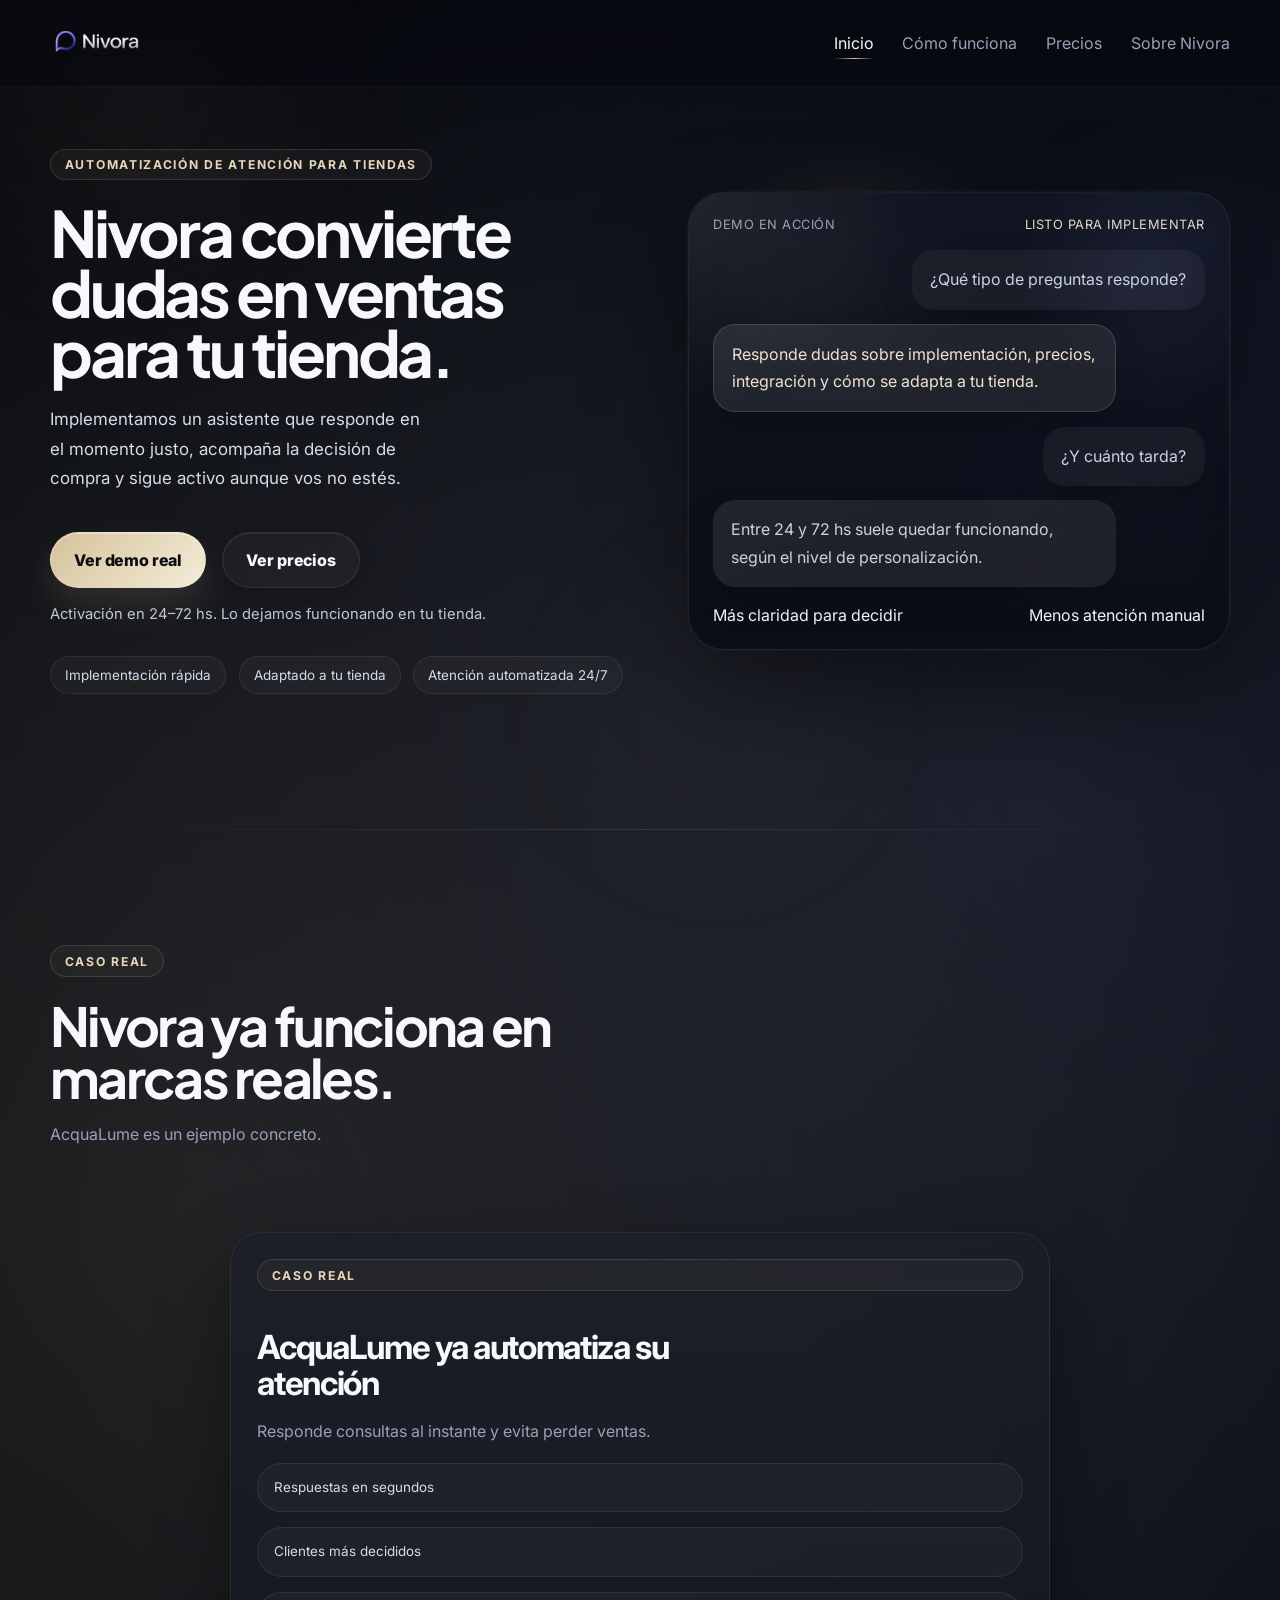
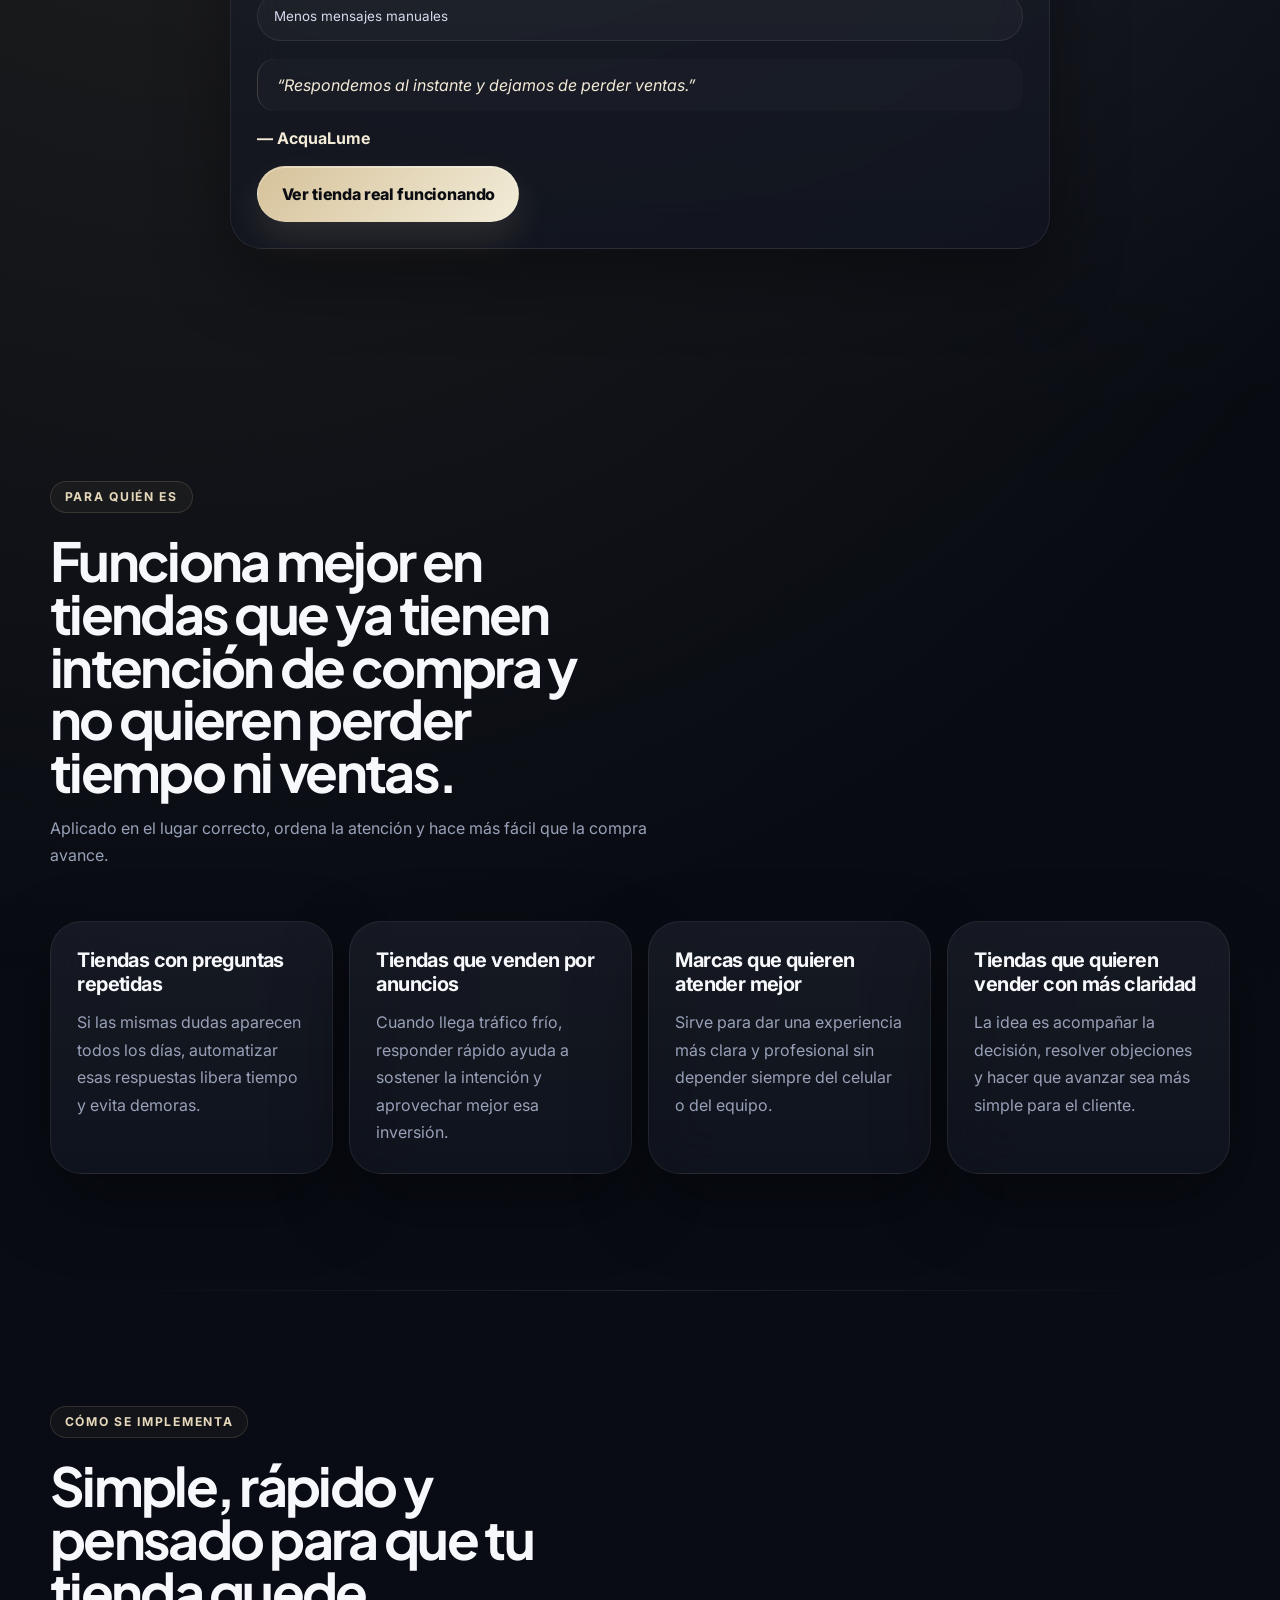
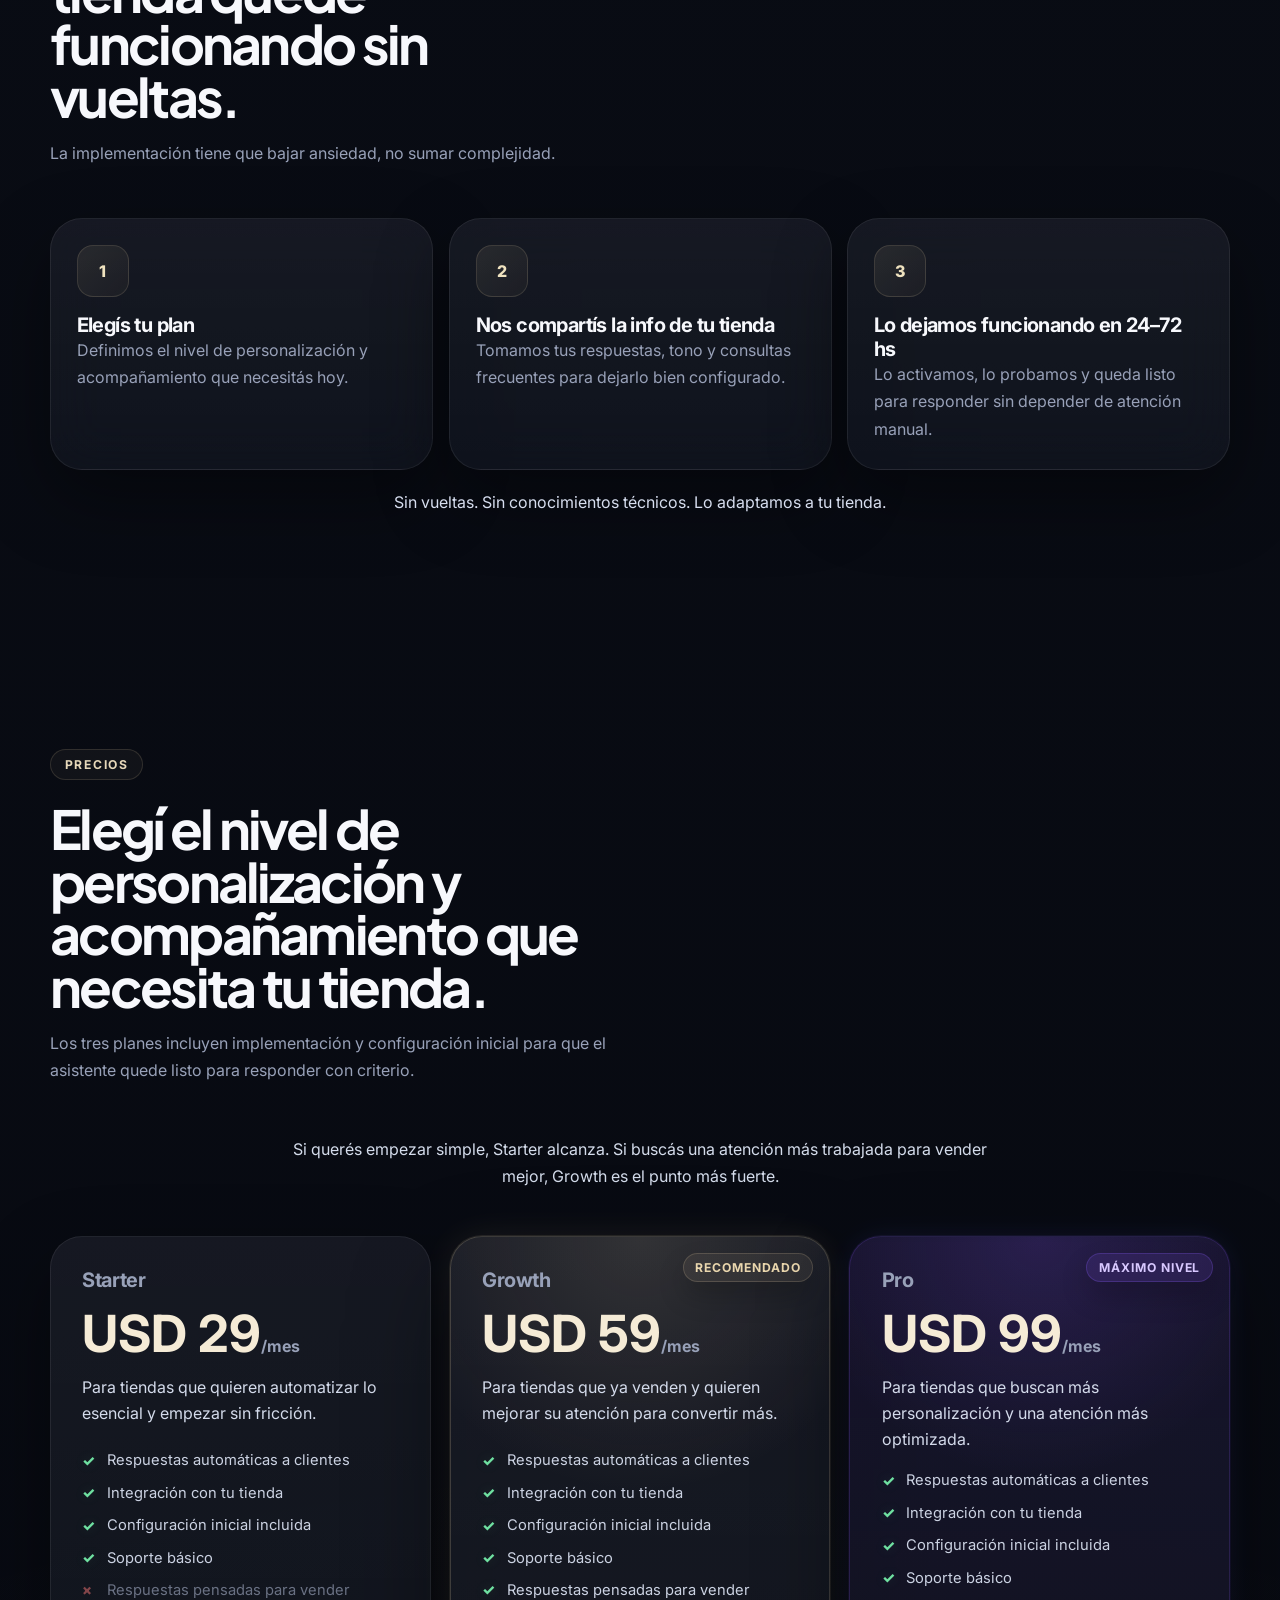
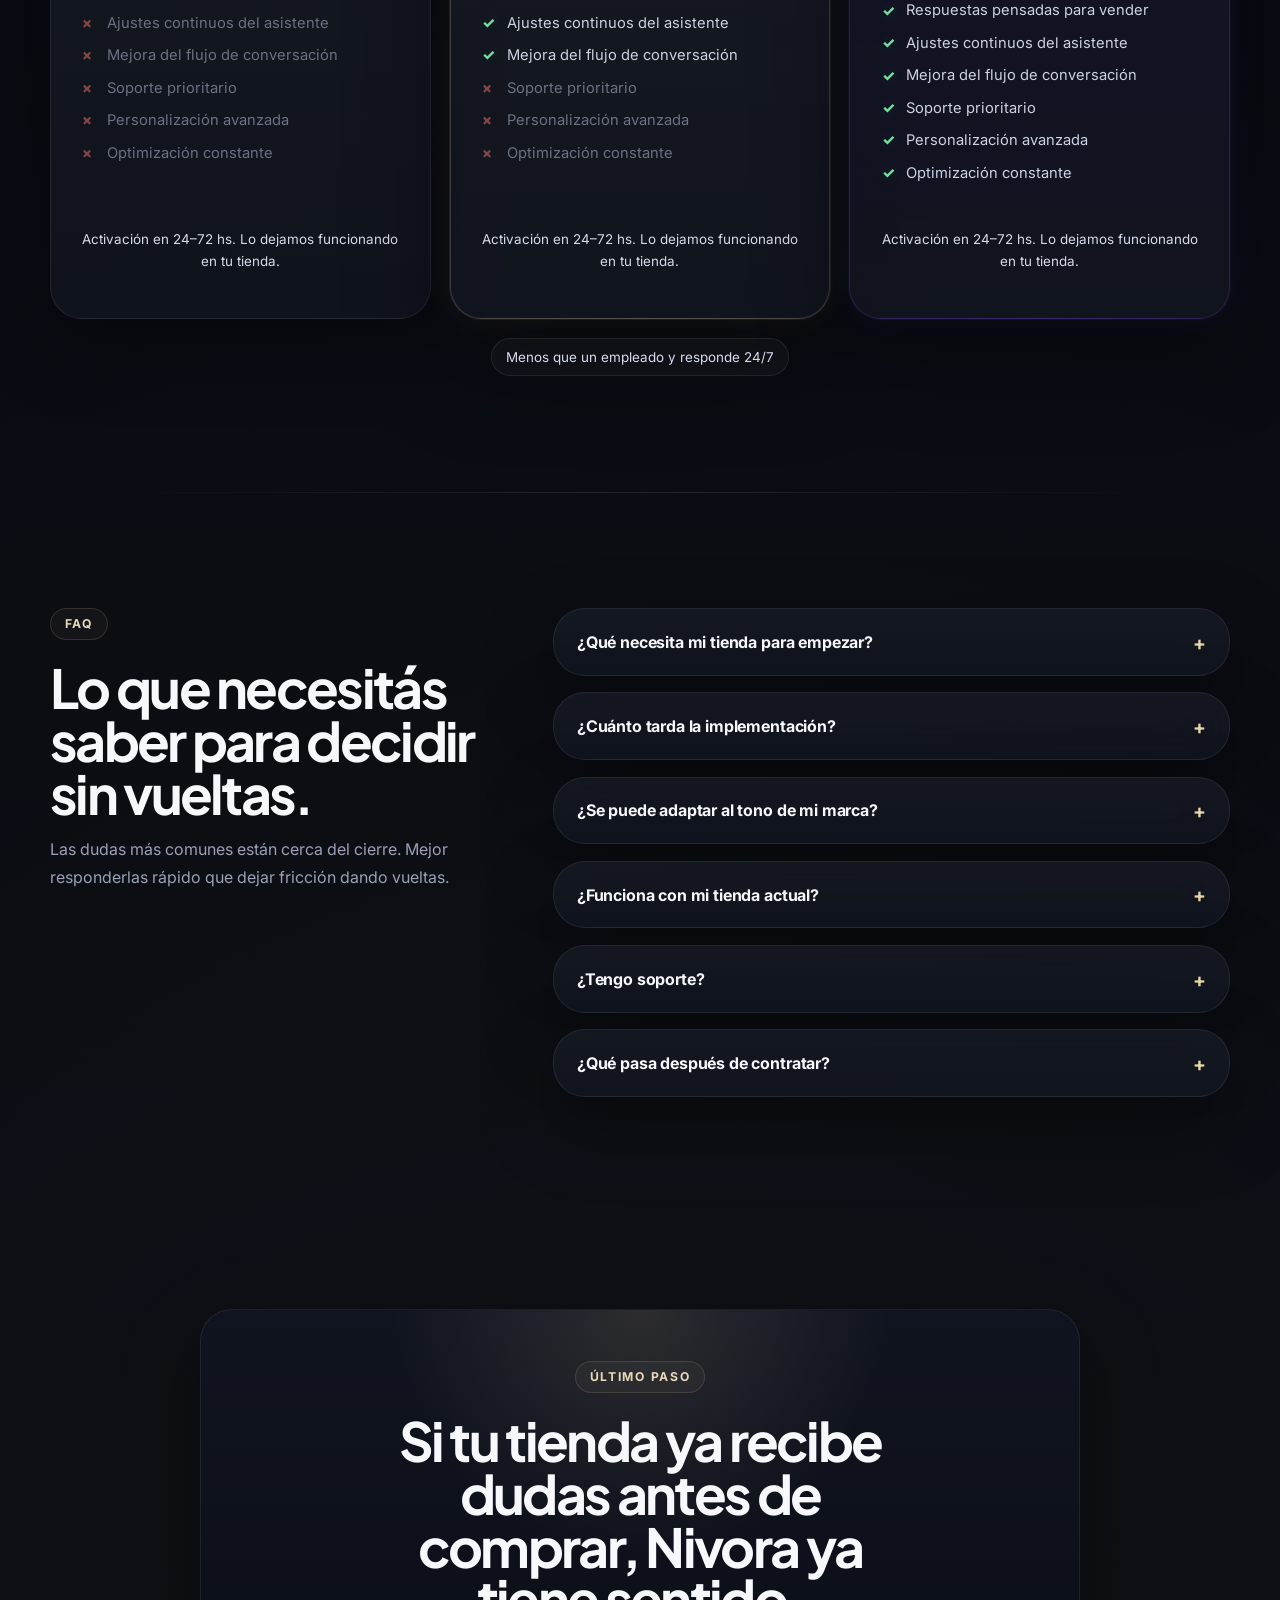
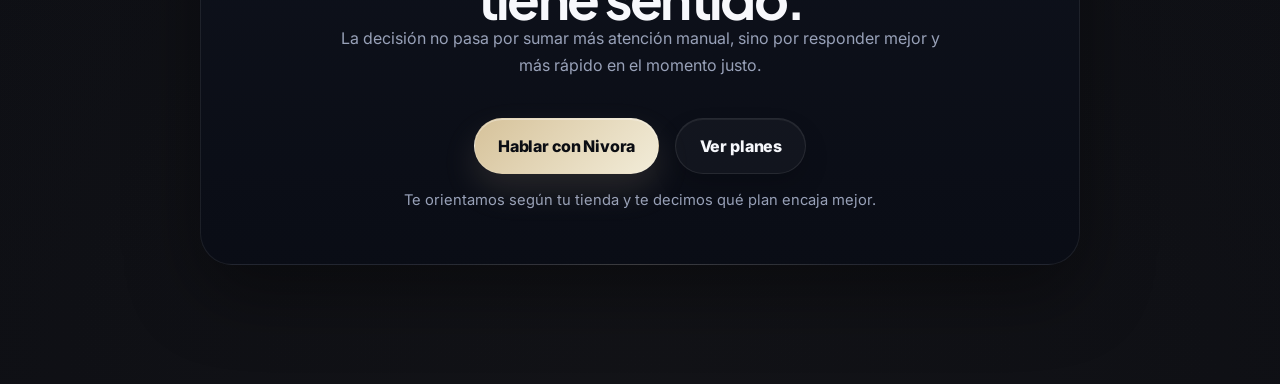
==== index.html @ 4380c0c9 "Add files via upload" ====
<!DOCTYPE html>
<html lang="es">
<head>
  <meta charset="UTF-8">
  <meta name="viewport" content="width=device-width, initial-scale=1.0">
  <title>Nivora | Automatización de atención para tiendas</title>
  <meta
    name="description"
    content="Nivora implementa un asistente para tiendas que responde dudas, acompaña la compra y ayuda a vender más sin atención manual."
  >
  <link rel="preconnect" href="https://fonts.googleapis.com">
  <link rel="preconnect" href="https://fonts.gstatic.com" crossorigin>
  <link
    href="https://fonts.googleapis.com/css2?family=Inter:wght@400;500;600;700;800&family=Plus+Jakarta+Sans:wght@500;700;800&display=swap"
    rel="stylesheet"
  >
  <link rel="icon" type="image/png" href="Public/nivora-icon.png">
  <link rel="stylesheet" href="styles.css">
</head>
<body data-page="home">
  <div class="ambient ambient-one"></div>
  <div class="ambient ambient-two"></div>
  <div class="ambient ambient-three"></div>

  <div class="page-shell">
    <header class="site-header">
      <div class="container nav">
        <a href="./" class="brand">
          <img class="brand-logo" src="Public/nivora-logo.png" alt="Nivora">
        </a>
        <nav class="nav-links">
          <a href="./" aria-current="page">Inicio</a>
          <a href="como-funciona/index.html">Cómo funciona</a>
          <a href="precios/index.html">Precios</a>
          <a href="sobre-nivora/index.html">Sobre Nivora</a>
        </nav>
      </div>
    </header>

    <main id="top">
      <section class="hero section section-hero home-hero">
        <div class="container hero-grid home-hero-grid">
          <div class="hero-copy reveal">
            <span class="eyebrow">Automatización de atención para tiendas</span>
            <h1>Nivora convierte dudas en ventas para tu tienda.</h1>
            <p class="hero-text">Implementamos un asistente que responde en el momento justo, acompaña la decisión de compra y sigue activo aunque vos no estés.</p>
            <div class="hero-actions">
              <a href="como-funciona/index.html" class="button button-strong"><span>Ver demo real</span></a>
              <a href="precios/index.html" class="button button-ghost"><span>Ver precios</span></a>
            </div>
            <p class="cta-note hero-note">Activación en 24–72 hs. Lo dejamos funcionando en tu tienda.</p>
            <div class="hero-proof-strip">
              <span>Implementación rápida</span>
              <span>Adaptado a tu tienda</span>
              <span>Atención automatizada 24/7</span>
            </div>
          </div>

          <div class="hero-stage reveal reveal-delay">
            <div class="hero-panel glass tilt-card hero-panel-product">
              <div class="hero-panel-topline">
                <span class="hero-panel-kicker">Demo en acción</span>
                <span class="hero-panel-status">Listo para implementar</span>
              </div>
              <div class="hero-demo-chat">
                <div class="chat-stream hero-chat-simple">
                  <div class="chat-row chat-row-user">
                    <div class="chat-bubble">¿Qué tipo de preguntas responde?</div>
                  </div>
                  <div class="chat-row">
                    <div class="chat-bubble chat-bubble-assistant chat-bubble-accent">Responde dudas sobre implementación, precios, integración y cómo se adapta a tu tienda.</div>
                  </div>
                  <div class="chat-row chat-row-user">
                    <div class="chat-bubble">¿Y cuánto tarda?</div>
                  </div>
                  <div class="chat-row">
                    <div class="chat-bubble chat-bubble-assistant">Entre 24 y 72 hs suele quedar funcionando, según el nivel de personalización.</div>
                  </div>
                </div>
              </div>
              <div class="hero-panel-meta">
                <span>Más claridad para decidir</span>
                <span>Menos atención manual</span>
              </div>
            </div>
          </div>
        </div>
      </section>

      <section id="demo-real" class="section section-divider">
        <div class="container home-proof-shell">
          <div class="section-heading reveal home-section-heading">
            <span class="eyebrow">Caso real</span>
            <h2>Nivora ya funciona en marcas reales.</h2>
            <p>AcquaLume es un ejemplo concreto.</p>
          </div>

          <div class="home-proof-grid home-proof-grid-single">
            <aside class="proof-case-card glass reveal reveal-delay">
              <span class="eyebrow">CASO REAL</span>
              <h3>AcquaLume ya automatiza su atención</h3>
              <p>Responde consultas al instante y evita perder ventas.</p>
              <div class="proof-signals">
                <span>Respuestas en segundos</span>
                <span>Clientes más decididos</span>
                <span>Menos mensajes manuales</span>
              </div>
              <blockquote>“Respondemos al instante y dejamos de perder ventas.”</blockquote>
              <strong>— AcquaLume</strong>
              <a href="https://topgadgetpro.com/products/quita-rayones" class="button button-strong proof-case-cta" target="_blank" rel="noreferrer"><span>Ver tienda real funcionando</span></a>
            </aside>
          </div>
        </div>
      </section>

      <section id="for-who" class="section">
        <div class="container">
          <div class="section-heading reveal home-section-heading">
            <span class="eyebrow">Para quién es</span>
            <h2>Funciona mejor en tiendas que ya tienen intención de compra y no quieren perder tiempo ni ventas.</h2>
            <p>Aplicado en el lugar correcto, ordena la atención y hace más fácil que la compra avance.</p>
          </div>

          <div class="home-audience-grid">
            <article class="home-audience-card glass reveal tilt-card">
              <h3>Tiendas con preguntas repetidas</h3>
              <p>Si las mismas dudas aparecen todos los días, automatizar esas respuestas libera tiempo y evita demoras.</p>
            </article>
            <article class="home-audience-card glass reveal tilt-card">
              <h3>Tiendas que venden por anuncios</h3>
              <p>Cuando llega tráfico frío, responder rápido ayuda a sostener la intención y aprovechar mejor esa inversión.</p>
            </article>
            <article class="home-audience-card glass reveal tilt-card">
              <h3>Marcas que quieren atender mejor</h3>
              <p>Sirve para dar una experiencia más clara y profesional sin depender siempre del celular o del equipo.</p>
            </article>
            <article class="home-audience-card glass reveal tilt-card">
              <h3>Tiendas que quieren vender con más claridad</h3>
              <p>La idea es acompañar la decisión, resolver objeciones y hacer que avanzar sea más simple para el cliente.</p>
            </article>
          </div>
        </div>
      </section>

      <section id="como-funciona" class="section section-divider">
        <div class="container">
          <div class="section-heading reveal home-section-heading">
            <span class="eyebrow">Cómo se implementa</span>
            <h2>Simple, rápido y pensado para que tu tienda quede funcionando sin vueltas.</h2>
            <p>La implementación tiene que bajar ansiedad, no sumar complejidad.</p>
          </div>

          <div class="home-steps-grid">
            <article class="step-card glass reveal tilt-card">
              <span class="step-number">1</span>
              <h3>Elegís tu plan</h3>
              <p>Definimos el nivel de personalización y acompañamiento que necesitás hoy.</p>
            </article>
            <article class="step-card glass reveal tilt-card">
              <span class="step-number">2</span>
              <h3>Nos compartís la info de tu tienda</h3>
              <p>Tomamos tus respuestas, tono y consultas frecuentes para dejarlo bien configurado.</p>
            </article>
            <article class="step-card glass reveal tilt-card">
              <span class="step-number">3</span>
              <h3>Lo dejamos funcionando en 24–72 hs</h3>
              <p>Lo activamos, lo probamos y queda listo para responder sin depender de atención manual.</p>
            </article>
          </div>
          <p class="home-steps-note reveal">Sin vueltas. Sin conocimientos técnicos. Lo adaptamos a tu tienda.</p>
        </div>
      </section>

      <section id="pricing" class="section">
        <div class="container">
          <div class="section-heading reveal home-section-heading">
            <span class="eyebrow">Precios</span>
            <h2>Elegí el nivel de personalización y acompañamiento que necesita tu tienda.</h2>
            <p>Los tres planes incluyen implementación y configuración inicial para que el asistente quede listo para responder con criterio.</p>
          </div>

          <p class="pricing-home-note reveal">Si querés empezar simple, Starter alcanza. Si buscás una atención más trabajada para vender mejor, Growth es el punto más fuerte.</p>

          <div class="pricing-grid reveal">
            <article class="pricing-tier glass">
              <span class="pricing-label">Starter</span>
              <div class="price-block">
                <strong>USD 29<span>/mes</span></strong>
              </div>
              <p>Para tiendas que quieren automatizar lo esencial y empezar sin fricción.</p>
              <ul class="pricing-features compact">
                <li class="is-included">Respuestas automáticas a clientes</li>
                <li class="is-included">Integración con tu tienda</li>
                <li class="is-included">Configuración inicial incluida</li>
                <li class="is-included">Soporte básico</li>
                <li class="is-excluded">Respuestas pensadas para vender</li>
                <li class="is-excluded">Ajustes continuos del asistente</li>
                <li class="is-excluded">Mejora del flujo de conversación</li>
                <li class="is-excluded">Soporte prioritario</li>
                <li class="is-excluded">Personalización avanzada</li>
                <li class="is-excluded">Optimización constante</li>
              </ul>
              <p class="pricing-trust-note">Activación en 24–72 hs. Lo dejamos funcionando en tu tienda.</p>
            </article>

            <article class="pricing-tier pricing-tier-featured glass">
              <span class="pricing-badge pricing-badge-gold">Recomendado</span>
              <span class="pricing-label">Growth</span>
              <div class="price-block">
                <strong>USD 59<span>/mes</span></strong>
              </div>
              <p>Para tiendas que ya venden y quieren mejorar su atención para convertir más.</p>
              <ul class="pricing-features compact">
                <li class="is-included">Respuestas automáticas a clientes</li>
                <li class="is-included">Integración con tu tienda</li>
                <li class="is-included">Configuración inicial incluida</li>
                <li class="is-included">Soporte básico</li>
                <li class="is-included">Respuestas pensadas para vender</li>
                <li class="is-included">Ajustes continuos del asistente</li>
                <li class="is-included">Mejora del flujo de conversación</li>
                <li class="is-excluded">Soporte prioritario</li>
                <li class="is-excluded">Personalización avanzada</li>
                <li class="is-excluded">Optimización constante</li>
              </ul>
              <p class="pricing-trust-note">Activación en 24–72 hs. Lo dejamos funcionando en tu tienda.</p>
            </article>

            <article class="pricing-tier pricing-tier-pro glass">
              <span class="pricing-badge pricing-badge-violet">Máximo nivel</span>
              <span class="pricing-label">Pro</span>
              <div class="price-block">
                <strong>USD 99<span>/mes</span></strong>
              </div>
              <p>Para tiendas que buscan más personalización y una atención más optimizada.</p>
              <ul class="pricing-features compact">
                <li class="is-included">Respuestas automáticas a clientes</li>
                <li class="is-included">Integración con tu tienda</li>
                <li class="is-included">Configuración inicial incluida</li>
                <li class="is-included">Soporte básico</li>
                <li class="is-included">Respuestas pensadas para vender</li>
                <li class="is-included">Ajustes continuos del asistente</li>
                <li class="is-included">Mejora del flujo de conversación</li>
                <li class="is-included">Soporte prioritario</li>
                <li class="is-included">Personalización avanzada</li>
                <li class="is-included">Optimización constante</li>
              </ul>
              <p class="pricing-trust-note">Activación en 24–72 hs. Lo dejamos funcionando en tu tienda.</p>
            </article>
          </div>

          <div class="pricing-support-row reveal">
            <span>Menos que un empleado y responde 24/7</span>
          </div>
        </div>
      </section>

      <section id="faq" class="section section-divider">
        <div class="container faq-shell home-faq-shell">
          <div class="section-heading reveal home-section-heading">
            <span class="eyebrow">FAQ</span>
            <h2>Lo que necesitás saber para decidir sin vueltas.</h2>
            <p>Las dudas más comunes están cerca del cierre. Mejor responderlas rápido que dejar fricción dando vueltas.</p>
          </div>
          <div class="faq-list">
            <details class="faq-item glass reveal">
              <summary>¿Qué necesita mi tienda para empezar?</summary>
              <p>Solo la información base de tu tienda, tus preguntas frecuentes y el tono con el que querés responder. Nosotros nos ocupamos del resto.</p>
            </details>
            <details class="faq-item glass reveal">
              <summary>¿Cuánto tarda la implementación?</summary>
              <p>Entre 24 y 72 hs según el plan y el nivel de personalización. La idea es activarlo rápido, pero bien configurado desde el inicio.</p>
            </details>
            <details class="faq-item glass reveal">
              <summary>¿Se puede adaptar al tono de mi marca?</summary>
              <p>Sí. Se ajusta a tu forma de comunicar para que el chat se sienta alineado con tu tienda y no como algo genérico.</p>
            </details>
            <details class="faq-item glass reveal">
              <summary>¿Funciona con mi tienda actual?</summary>
              <p>En la mayoría de los casos sí. Se integra sobre tu tienda actual y evaluamos la mejor forma de implementarlo según tu caso.</p>
            </details>
            <details class="faq-item glass reveal">
              <summary>¿Tengo soporte?</summary>
              <p>Sí. La implementación incluye acompañamiento para dejarlo funcionando y ajustarlo cuando haga falta.</p>
            </details>
            <details class="faq-item glass reveal">
              <summary>¿Qué pasa después de contratar?</summary>
              <p>Elegís el plan, nos compartís la información base y lo dejamos activo para que empiece a responder con criterio dentro de tu tienda.</p>
            </details>
          </div>
        </div>
      </section>

      <section id="final-cta" class="section section-final">
        <div class="container">
          <div class="cta-panel glass reveal home-final-panel">
            <span class="eyebrow">Último paso</span>
            <h2>Si tu tienda ya recibe dudas antes de comprar, Nivora ya tiene sentido.</h2>
            <p>La decisión no pasa por sumar más atención manual, sino por responder mejor y más rápido en el momento justo.</p>
            <div class="hero-actions hero-actions-center">
              <a href="#como-funciona" class="button button-strong"><span>Hablar con Nivora</span></a>
              <a href="#pricing" class="button button-ghost"><span>Ver planes</span></a>
            </div>
            <p class="cta-note cta-note-center">Te orientamos según tu tienda y te decimos qué plan encaja mejor.</p>
          </div>
        </div>
      </section>
    </main>
  </div>

  <script src="script.js"></script>
</body>
</html>
---- styles.css ----
:root {
  --bg: #07090f;
  --bg-2: #0b0f18;
  --panel: rgba(13, 17, 28, 0.72);
  --panel-strong: rgba(11, 15, 24, 0.9);
  --line: rgba(255, 255, 255, 0.075);
  --line-strong: rgba(255, 255, 255, 0.13);
  --text: #f7f8fc;
  --muted: #98a1b8;
  --muted-strong: #cbd2e2;
  --accent: #d6c29a;
  --cool: #8fa3ff;
  --shadow: 0 28px 72px rgba(0, 0, 0, 0.38);
  --radius-lg: 32px;
  --radius-md: 24px;
  --radius-sm: 18px;
  --container: 1180px;
}

* {
  box-sizing: border-box;
}

html {
  scroll-behavior: smooth;
}

body {
  margin: 0;
  min-height: 100vh;
  overflow-x: hidden;
  background:
    radial-gradient(circle at 15% 18%, rgba(214, 194, 154, 0.12), transparent 24%),
    radial-gradient(circle at 82% 12%, rgba(143, 163, 255, 0.11), transparent 20%),
    radial-gradient(circle at 50% 100%, rgba(214, 194, 154, 0.06), transparent 32%),
    linear-gradient(180deg, #05070c 0%, #090c14 42%, #06080f 100%);
  color: var(--text);
  font-family: "Inter", sans-serif;
}

body::before {
  content: "";
  position: fixed;
  inset: 0;
  pointer-events: none;
  background:
    linear-gradient(rgba(255, 255, 255, 0.025) 1px, transparent 1px),
    linear-gradient(90deg, rgba(255, 255, 255, 0.025) 1px, transparent 1px);
  background-size: 88px 88px;
  mask-image: radial-gradient(circle at center, black 18%, transparent 82%);
  opacity: 0.35;
}

a {
  color: inherit;
  text-decoration: none;
}

.ambient {
  position: fixed;
  z-index: 0;
  border-radius: 50%;
  filter: blur(90px);
  pointer-events: none;
  opacity: 0.45;
}

.ambient-one {
  top: -80px;
  left: -40px;
  width: 320px;
  height: 320px;
  background: rgba(214, 194, 154, 0.11);
}

.ambient-two {
  top: 180px;
  right: -80px;
  width: 320px;
  height: 320px;
  background: rgba(143, 163, 255, 0.1);
}

.ambient-three {
  bottom: 40px;
  left: 45%;
  width: 280px;
  height: 280px;
  background: rgba(214, 194, 154, 0.07);
}

.page-shell {
  position: relative;
  z-index: 1;
}

.container {
  width: min(calc(100% - 2rem), var(--container));
  margin: 0 auto;
}

.section {
  position: relative;
  padding: 7.25rem 0;
}

.section-divider::before {
  content: "";
  position: absolute;
  top: 0;
  left: 50%;
  transform: translateX(-50%);
  width: min(1120px, calc(100% - 2rem));
  height: 1px;
  background: linear-gradient(90deg, transparent, rgba(255, 255, 255, 0.1), transparent);
}

.section-hero {
  padding-top: 3.4rem;
  padding-bottom: 8rem;
}

.section-final {
  padding-top: 6rem;
  padding-bottom: 7.4rem;
}

.site-header {
  position: sticky;
  top: 0;
  z-index: 30;
  backdrop-filter: blur(20px);
  background: rgba(7, 9, 15, 0.54);
  border-bottom: 1px solid rgba(255, 255, 255, 0.045);
}

.nav {
  min-height: 86px;
  display: flex;
  align-items: center;
  justify-content: space-between;
  gap: 1.35rem;
}

.brand {
  display: inline-flex;
  align-items: center;
  line-height: 0;
  margin-right: 0.5rem;
}

.brand-logo {
  display: block;
  width: auto;
  height: 38px;
  max-width: 100%;
  object-fit: contain;
  image-rendering: -webkit-optimize-contrast;
  image-rendering: high-quality;
  transform-origin: center left;
  transition: transform 0.28s ease;
}

.brand:hover .brand-logo {
  transform: scale(1.03);
}

.nav-links {
  display: flex;
  gap: 1.8rem;
  color: var(--muted);
}

.nav-links a {
  position: relative;
  transition: color 0.3s ease;
}

.nav-links a::after {
  content: "";
  position: absolute;
  left: 0;
  bottom: -0.4rem;
  width: 100%;
  height: 1px;
  background: linear-gradient(90deg, transparent, var(--accent), transparent);
  transform: scaleX(0);
  transform-origin: center;
  transition: transform 0.3s ease;
}

.nav-links a:hover {
  color: var(--text);
}

.nav-links a:hover::after {
  transform: scaleX(1);
}

.nav-links a[aria-current="page"] {
  color: var(--text);
}

.nav-links a[aria-current="page"]::after {
  transform: scaleX(1);
}

.eyebrow {
  display: inline-flex;
  align-items: center;
  gap: 0.45rem;
  margin-bottom: 1.35rem;
  padding: 0.46rem 0.86rem;
  border-radius: 999px;
  border: 1px solid rgba(214, 194, 154, 0.16);
  background: rgba(214, 194, 154, 0.045);
  color: #e6d8ba;
  font-size: 0.76rem;
  font-weight: 700;
  letter-spacing: 0.14em;
  text-transform: uppercase;
}

h1,
h2,
h3,
strong {
  margin: 0;
}

h1,
h2 {
  font-family: "Plus Jakarta Sans", sans-serif;
  letter-spacing: -0.05em;
}

h1 {
  max-width: 10ch;
  font-size: clamp(3rem, 7.2vw, 6.2rem);
  line-height: 0.94;
}

.page-title {
  max-width: 12ch;
}

.section-page-compact {
  padding-top: 2.2rem;
  padding-bottom: 4.8rem;
}

.section-page-tight {
  padding-top: 4.4rem;
  padding-bottom: 4.6rem;
}

.page-hero-simple {
  max-width: 860px;
  margin: 0 auto;
  text-align: center;
}

.page-hero-grid {
  display: grid;
  grid-template-columns: minmax(0, 0.96fr) minmax(320px, 0.74fr);
  gap: 2rem;
  align-items: center;
}

.page-hero-copy {
  max-width: 640px;
}

.page-hero-narrow {
  max-width: 760px;
}

.page-title-compact {
  max-width: 13ch;
  margin-left: auto;
  margin-right: auto;
  font-size: clamp(2.5rem, 5vw, 4.4rem);
  line-height: 0.97;
}

.page-title-balanced {
  max-width: 12ch;
}

.page-subtitle-compact {
  max-width: 38ch;
  margin-left: auto;
  margin-right: auto;
  font-size: 1.04rem;
}

.page-subtitle-balanced {
  max-width: 34ch;
}

.pricing-hero-note {
  margin-top: 1rem;
  color: #e7dcc1;
  font-size: 0.98rem;
  line-height: 1.6;
}

.section-page-pricing {
  padding-top: 1.4rem;
  padding-bottom: 2.6rem;
}

.demo-page {
  min-height: auto;
}

.demo-page-shell {
  max-width: 1020px;
}

.demo-page-title {
  max-width: 13ch;
  margin-left: auto;
  margin-right: auto;
  text-align: center;
}

.pricing-page-intro {
  display: flex;
  justify-content: center;
  margin-bottom: 1rem;
}

.demo-embed-panel {
  position: relative;
  padding: 0.7rem;
  border-radius: 32px;
  border: 1px solid rgba(255, 255, 255, 0.08);
  background:
    radial-gradient(circle at 50% 0%, rgba(214, 194, 154, 0.08), transparent 26%),
    linear-gradient(180deg, rgba(255, 255, 255, 0.04), rgba(255, 255, 255, 0.015)),
    var(--panel);
  box-shadow:
    0 34px 80px rgba(0, 0, 0, 0.4),
    0 0 0 1px rgba(255, 255, 255, 0.02);
}

.demo-embed-panel::before {
  content: "";
  position: absolute;
  top: 0.55rem;
  left: 50%;
  transform: translateX(-50%);
  width: 88px;
  height: 4px;
  border-radius: 999px;
  background: rgba(255, 255, 255, 0.12);
  pointer-events: none;
}

.demo-embed-frame {
  display: block;
  width: 100%;
  height: min(69vh, 720px);
  min-height: 560px;
  border: 0;
  border-radius: 28px;
  background: #06080f;
}

.demo-chat-app {
  height: min(72vh, 690px);
  min-height: 560px;
  display: grid;
  grid-template-rows: auto minmax(0, 1fr) auto auto;
  border-radius: 28px;
  overflow: hidden;
  background:
    linear-gradient(180deg, rgba(16, 21, 34, 0.96), rgba(10, 13, 22, 0.98));
  border: 1px solid rgba(255, 255, 255, 0.06);
  box-shadow: 0 24px 60px rgba(0, 0, 0, 0.28);
}

.demo-chat-header {
  padding: 1rem 1.1rem;
  border-bottom: 1px solid rgba(255, 255, 255, 0.06);
  background: linear-gradient(180deg, rgba(255, 255, 255, 0.035), rgba(255, 255, 255, 0.01));
}

.demo-chat-heading {
  display: grid;
  gap: 0.22rem;
}

.demo-chat-heading strong {
  font-size: 0.98rem;
  letter-spacing: -0.02em;
}

.demo-chat-heading span {
  display: inline-flex;
  align-items: center;
  gap: 0.42rem;
  color: var(--muted);
  font-size: 0.8rem;
}

.demo-chat-heading span::before {
  content: "";
  width: 8px;
  height: 8px;
  border-radius: 999px;
  background: #58d68d;
  box-shadow: 0 0 12px rgba(88, 214, 141, 0.35);
}

.demo-chat-messages {
  min-height: 0;
  overflow-y: auto;
  padding: 1rem 1rem 0.8rem;
  display: grid;
  align-content: start;
  gap: 0.8rem;
  scrollbar-width: thin;
  scrollbar-color: rgba(255, 255, 255, 0.18) transparent;
}

.demo-chat-messages::-webkit-scrollbar {
  width: 10px;
}

.demo-chat-messages::-webkit-scrollbar-thumb {
  background: rgba(255, 255, 255, 0.16);
  border-radius: 999px;
  border: 3px solid transparent;
  background-clip: padding-box;
}

.demo-msg {
  max-width: 78%;
  padding: 0.95rem 1rem;
  border-radius: 20px;
  line-height: 1.6;
  font-size: 0.95rem;
  white-space: pre-wrap;
  animation: demoMessageIn 0.28s ease;
}

.demo-msg-user {
  justify-self: end;
  background: linear-gradient(135deg, rgba(26, 34, 51, 0.96), rgba(18, 24, 38, 0.96));
  color: #f8fafc;
  border-top-right-radius: 8px;
  border: 1px solid rgba(255, 255, 255, 0.05);
}

.demo-msg-bot {
  justify-self: start;
  background: linear-gradient(135deg, rgba(255, 255, 255, 0.055), rgba(214, 194, 154, 0.04)), rgba(255, 255, 255, 0.03);
  color: #eef2fb;
  border-top-left-radius: 8px;
  border: 1px solid rgba(255, 255, 255, 0.07);
}

.demo-chat-quick {
  display: flex;
  flex-wrap: wrap;
  gap: 0.65rem;
  padding: 0.4rem 1rem 1rem;
  border-top: 1px solid rgba(255, 255, 255, 0.04);
}

.demo-chat-quick button {
  border: 1px solid rgba(255, 255, 255, 0.08);
  border-radius: 999px;
  padding: 0.72rem 0.95rem;
  background: rgba(255, 255, 255, 0.035);
  color: #f5f7fc;
  font: inherit;
  font-size: 0.82rem;
  font-weight: 600;
  cursor: pointer;
  transition: transform 0.22s ease, border-color 0.22s ease, background 0.22s ease;
}

.demo-chat-quick button:hover {
  transform: translateY(-1px);
  border-color: rgba(214, 194, 154, 0.18);
  background: rgba(255, 255, 255, 0.05);
}

.demo-chat-input {
  display: grid;
  grid-template-columns: minmax(0, 1fr) auto;
  gap: 0.75rem;
  padding: 0.95rem 1rem 1rem;
  border-top: 1px solid rgba(255, 255, 255, 0.06);
  background: rgba(255, 255, 255, 0.02);
}

.demo-chat-input input {
  width: 100%;
  min-width: 0;
  border: 1px solid rgba(255, 255, 255, 0.08);
  border-radius: 999px;
  padding: 0.95rem 1rem;
  background: rgba(255, 255, 255, 0.035);
  color: var(--text);
  font: inherit;
  outline: none;
  transition: border-color 0.22s ease, box-shadow 0.22s ease, background 0.22s ease;
}

.demo-chat-input input::placeholder {
  color: var(--muted);
}

.demo-chat-input input:focus {
  border-color: rgba(214, 194, 154, 0.2);
  box-shadow: 0 0 0 4px rgba(214, 194, 154, 0.08);
  background: rgba(255, 255, 255, 0.05);
}

.demo-chat-input button {
  border: 1px solid rgba(214, 194, 154, 0.2);
  border-radius: 999px;
  padding: 0.95rem 1.15rem;
  background: linear-gradient(135deg, rgba(214, 194, 154, 1), rgba(247, 241, 221, 0.98));
  color: #0b0d13;
  font: inherit;
  font-weight: 800;
  cursor: pointer;
  transition: transform 0.22s ease, box-shadow 0.22s ease, filter 0.22s ease;
}

.demo-chat-input button:hover {
  transform: translateY(-1px);
  filter: brightness(1.02);
  box-shadow: 0 16px 34px rgba(214, 194, 154, 0.16);
}

.demo-chat-footer-note {
  padding: 0 1rem 1rem;
  color: rgba(241, 244, 255, 0.56);
  font-size: 0.72rem;
  line-height: 1.45;
}

.demo-chat-footer-note a {
  color: rgba(241, 244, 255, 0.82);
  text-decoration: none;
  transition: color 180ms ease;
}

.demo-chat-footer-note a:hover {
  color: rgba(255, 255, 255, 0.96);
}

.demo-caption {
  margin-top: 0.8rem;
  text-align: center;
  color: var(--muted);
  font-size: 0.86rem;
  line-height: 1.55;
}

.page-section-heading {
  margin-bottom: 2rem;
}

.page-heading-compact {
  max-width: 720px;
}

.page-heading-compact h2,
.page-heading-compact p {
  max-width: 100%;
}

.page-step-grid {
  display: grid;
  grid-template-columns: repeat(4, minmax(0, 1fr));
  gap: 1rem;
}

.page-step-card {
  min-height: 100%;
}

.page-final-compact {
  padding-top: 4.8rem;
  padding-bottom: 5.8rem;
}

.cta-panel-compact {
  max-width: 920px;
  margin: 0 auto;
  padding-top: 2.4rem;
  padding-bottom: 2.4rem;
}

.page-single-column {
  display: block;
}

.page-content-block {
  max-width: 920px;
  margin: 0 auto;
  padding: 2rem;
  border-radius: var(--radius-lg);
  border: 1px solid var(--line);
  background:
    linear-gradient(180deg, rgba(255, 255, 255, 0.045), rgba(255, 255, 255, 0.018)),
    var(--panel);
  box-shadow: var(--shadow);
}

.page-content-block h2 {
  max-width: 14ch;
  margin-top: 0.55rem;
}

.page-content-block p {
  max-width: 54ch;
  margin-top: 0.8rem;
}

.split-grid-compact {
  align-items: start;
  gap: 2rem;
}

.page-visual-card,
.page-side-note,
.page-value-card {
  border-radius: var(--radius-lg);
  border: 1px solid var(--line);
  background:
    linear-gradient(180deg, rgba(255, 255, 255, 0.045), rgba(255, 255, 255, 0.018)),
    var(--panel);
  box-shadow: var(--shadow);
}

.page-visual-card {
  padding: 1.5rem;
  min-height: 100%;
}

.page-visual-kicker {
  display: inline-block;
  margin-bottom: 1rem;
  color: #e8dbc1;
  font-size: 0.8rem;
  font-weight: 700;
  letter-spacing: 0.12em;
  text-transform: uppercase;
}

.page-visual-flow {
  display: grid;
  gap: 1rem;
}

.page-visual-row {
  padding: 1rem 1.05rem;
  border-radius: 22px;
  border: 1px solid rgba(255, 255, 255, 0.07);
  background: rgba(255, 255, 255, 0.028);
}

.page-visual-label {
  display: inline-flex;
  margin-bottom: 0.45rem;
  color: #efe2bf;
  font-size: 0.78rem;
  font-weight: 700;
  letter-spacing: 0.12em;
  text-transform: uppercase;
}

.page-visual-row p {
  color: var(--muted-strong);
  line-height: 1.65;
}

.page-visual-arrow {
  width: 1px;
  height: 32px;
  margin: -0.2rem auto;
  background: linear-gradient(180deg, rgba(214, 194, 154, 0.55), rgba(214, 194, 154, 0));
}

.page-visual-metrics {
  display: grid;
  grid-template-columns: repeat(2, minmax(0, 1fr));
  gap: 0.75rem;
}

.page-visual-metrics div {
  padding: 0.95rem 1rem;
  border-radius: 20px;
  background: rgba(255, 255, 255, 0.025);
  border: 1px solid rgba(255, 255, 255, 0.06);
}

.page-visual-metrics strong {
  display: block;
  margin-bottom: 0.3rem;
  font-size: 1.02rem;
  color: #f2e7cf;
}

.page-visual-metrics span {
  color: var(--muted);
  font-size: 0.88rem;
}

.page-problem-grid {
  display: grid;
  grid-template-columns: minmax(0, 1.05fr) minmax(280px, 0.55fr);
  gap: 1.2rem;
  align-items: stretch;
}

.page-side-note {
  padding: 1.7rem;
  display: grid;
  align-content: start;
  gap: 0.75rem;
}

.page-side-note strong {
  font-size: 1.25rem;
  line-height: 1.18;
  letter-spacing: -0.03em;
}

.page-value-grid {
  display: grid;
  grid-template-columns: repeat(3, minmax(0, 1fr));
  gap: 1rem;
}

.page-value-card {
  padding: 1.45rem;
  transition: transform 0.35s ease, border-color 0.35s ease, box-shadow 0.35s ease;
}

.page-value-card:hover {
  transform: translateY(-4px);
  border-color: var(--line-strong);
  box-shadow: 0 34px 80px rgba(0, 0, 0, 0.42), 0 0 0 1px rgba(214, 194, 154, 0.04);
}

.page-value-index {
  display: inline-flex;
  margin-bottom: 1.1rem;
  color: #e6d7b5;
  font-size: 0.82rem;
  font-weight: 700;
  letter-spacing: 0.14em;
  text-transform: uppercase;
}

.page-value-card h3 {
  margin-bottom: 0.7rem;
}

.page-value-card p {
  color: var(--muted);
  line-height: 1.7;
}

.pricing-guidance h2,
.pricing-guidance p {
  max-width: 100%;
}

.pricing-mini-heading {
  margin-bottom: 1.4rem;
  text-align: center;
}

.pricing-mini-heading h2 {
  margin-left: auto;
  margin-right: auto;
}

.pricing-choice-grid {
  display: grid;
  grid-template-columns: repeat(3, minmax(0, 1fr));
  gap: 1rem;
}

.pricing-choice-grid .page-value-card {
  text-align: center;
}

.pricing-choice-grid .page-value-card p {
  line-height: 1.5;
}

.pricing-trust-section {
  padding-top: 1.2rem;
  padding-bottom: 1.8rem;
}

.pricing-trust-list {
  display: grid;
  grid-template-columns: repeat(3, minmax(0, 1fr));
  gap: 0.9rem;
}

.pricing-trust-list div {
  padding: 1rem 1.1rem;
  border-radius: 18px;
  border: 1px solid rgba(255, 255, 255, 0.08);
  background: rgba(255, 255, 255, 0.024);
  color: var(--muted-strong);
  text-align: center;
}

.pricing-close-line {
  max-width: 28ch;
  margin-left: auto;
  margin-right: auto;
  color: #f3ead6;
  font-size: clamp(1.45rem, 2.8vw, 2rem);
  line-height: 1.12;
  letter-spacing: -0.04em;
  font-family: "Plus Jakarta Sans", sans-serif;
}

.pricing-support-list {
  display: grid;
  grid-template-columns: repeat(3, minmax(0, 1fr));
  gap: 0.8rem;
  margin: 1.4rem 0 0;
  padding: 0;
  list-style: none;
}

.pricing-support-list li {
  padding: 0.95rem 1rem;
  border-radius: 18px;
  border: 1px solid rgba(255, 255, 255, 0.08);
  background: rgba(255, 255, 255, 0.025);
  color: var(--muted-strong);
  text-align: center;
}

h2 {
  max-width: 14ch;
  font-size: clamp(2.15rem, 4.2vw, 4rem);
  line-height: 0.98;
}

h3 {
  font-size: 1.25rem;
  line-height: 1.2;
  letter-spacing: -0.03em;
}

p {
  margin: 0;
  color: var(--muted);
  font-size: 1rem;
  line-height: 1.72;
}

.hero-text,
.section-heading p,
.section-copy p {
  max-width: 62ch;
}

.section-heading {
  margin-bottom: 3.2rem;
}

.section-heading h2 + p,
.section-copy h2 + p,
.hero-copy h1 + p {
  margin-top: 1.05rem;
}

.hero-grid,
.split-grid {
  display: grid;
  grid-template-columns: minmax(0, 1.04fr) minmax(0, 0.96fr);
  gap: 3.2rem;
  align-items: center;
}

.hero-copy h1 {
  margin-bottom: 1.45rem;
  max-width: 13ch;
  font-size: clamp(2.85rem, 5vw, 4.95rem);
}

.hero-text {
  max-width: 36ch;
  font-size: 1.06rem;
  color: #d6dceb;
  line-height: 1.72;
}

.hero-tension {
  max-width: 38ch;
  margin-top: 0.8rem;
  color: #9ea6bd;
  font-size: 0.95rem;
  line-height: 1.6;
}

.hero-actions {
  display: flex;
  gap: 1rem;
  flex-wrap: wrap;
  margin-top: 2.45rem;
}

.hero-actions-center {
  justify-content: center;
}

.cta-note {
  margin-top: 0.9rem;
  color: var(--muted);
  font-size: 0.92rem;
  line-height: 1.6;
}

.hero-note {
  color: #c2cada;
}

.cta-note-center {
  text-align: center;
}

.home-hero .hero-copy h1 {
  max-width: 10.8ch;
}

.home-hero .hero-text {
  max-width: 34ch;
}

.hero-proof-strip {
  margin-top: 1.9rem;
  display: flex;
  flex-wrap: wrap;
  gap: 0.78rem;
}

.hero-proof-strip span,
.proof-signals span,
.pricing-support-row span {
  display: inline-flex;
  align-items: center;
  gap: 0.4rem;
  padding: 0.62rem 0.88rem;
  border-radius: 999px;
  border: 1px solid rgba(255, 255, 255, 0.08);
  background: rgba(255, 255, 255, 0.032);
  color: #d6dcee;
  font-size: 0.84rem;
}

.hero-panel-product {
  display: grid;
  gap: 1.15rem;
}

.hero-panel-topline,
.hero-panel-meta {
  display: flex;
  align-items: center;
  justify-content: space-between;
  gap: 0.8rem;
  flex-wrap: wrap;
}

.hero-panel-kicker,
.hero-panel-status {
  font-size: 0.8rem;
  color: var(--muted);
  letter-spacing: 0.04em;
  text-transform: uppercase;
}

.hero-panel-status {
  color: #e7dcc1;
}

.home-section-heading {
  max-width: 760px;
}

.home-proof-shell,
.home-faq-shell {
  display: grid;
  gap: 2rem;
}

.home-proof-grid {
  display: grid;
  grid-template-columns: minmax(0, 1.05fr) minmax(320px, 0.95fr);
  gap: 1.4rem;
  align-items: stretch;
}

.home-proof-grid-single {
  grid-template-columns: minmax(0, 820px);
  justify-content: center;
}

.proof-case-card,
.home-audience-card {
  padding: 1.65rem;
  border-radius: var(--radius-lg);
  border: 1px solid rgba(255, 255, 255, 0.075);
  background: linear-gradient(180deg, rgba(255, 255, 255, 0.042), rgba(255, 255, 255, 0.015)), var(--panel);
  box-shadow: var(--shadow);
}

.proof-case-card {
  display: grid;
  align-content: start;
  gap: 1.1rem;
}

.proof-case-card h3 {
  margin: 0;
  max-width: 20ch;
  font-size: clamp(1.65rem, 2.6vw, 2.2rem);
  line-height: 1.08;
  letter-spacing: -0.04em;
}

.proof-case-card p {
  max-width: 42ch;
  margin: 0;
  line-height: 1.62;
}

.proof-case-card blockquote {
  margin: 0;
  padding-left: 1rem;
  border-left: 1px solid rgba(214, 194, 154, 0.22);
  color: #f2ead6;
  font-style: italic;
  background: rgba(255, 255, 255, 0.02);
  border-radius: 18px;
  padding: 1rem 1rem 1rem 1.15rem;
}

.proof-signals,
.home-audience-grid,
.home-steps-grid {
  display: grid;
  gap: 1rem;
}

.proof-signals {
  grid-template-columns: 1fr;
  gap: 0.95rem;
}

.proof-case-card .proof-signals span {
  width: 100%;
  justify-content: flex-start;
  padding: 0.88rem 1rem;
  line-height: 1.42;
}

.proof-case-card strong {
  color: #f2ead6;
}

.proof-case-card .proof-case-cta {
  justify-self: start;
}

.home-audience-grid {
  grid-template-columns: repeat(4, minmax(0, 1fr));
}

.home-audience-card {
  min-height: 100%;
}

.home-audience-card h3 {
  margin-bottom: 0.8rem;
}

.home-steps-grid {
  grid-template-columns: repeat(3, minmax(0, 1fr));
}

.home-steps-note {
  margin-top: 1.2rem;
  text-align: center;
  color: #d7deef;
}

.pricing-home-note {
  max-width: 44rem;
  margin: 0 auto 1.4rem;
  text-align: center;
  color: #d4dceb;
}

.pricing-support-row {
  margin-top: 1.2rem;
  display: flex;
  justify-content: center;
  gap: 0.8rem;
  flex-wrap: wrap;
  text-align: center;
}

.home-final-panel {
  max-width: 880px;
  margin: 0 auto;
}

.button {
  position: relative;
  display: inline-flex;
  align-items: center;
  justify-content: center;
  gap: 0.5rem;
  overflow: hidden;
  padding: 1rem 1.45rem;
  min-height: 56px;
  border-radius: 999px;
  border: 1px solid rgba(255, 255, 255, 0.095);
  background: linear-gradient(135deg, rgba(214, 194, 154, 0.92), rgba(238, 229, 200, 0.96));
  color: #0b0d13;
  font-weight: 800;
  letter-spacing: -0.01em;
  box-shadow: 0 16px 34px rgba(214, 194, 154, 0.14), inset 0 1px 0 rgba(255, 255, 255, 0.38);
  transition: transform 0.24s ease, box-shadow 0.24s ease, border-color 0.24s ease, filter 0.24s ease, background 0.24s ease;
}

.button::before {
  content: "";
  position: absolute;
  inset: 0;
  background: linear-gradient(120deg, transparent 20%, rgba(255, 255, 255, 0.38), transparent 80%);
  transform: translateX(-120%);
  transition: transform 0.8s ease;
}

.button:hover {
  transform: translateY(-2px);
  filter: brightness(1.01);
  box-shadow: 0 22px 44px rgba(214, 194, 154, 0.18), inset 0 1px 0 rgba(255, 255, 255, 0.42);
}

.button:hover::before {
  transform: translateX(120%);
}

.button span {
  position: relative;
  z-index: 1;
}

.button:focus-visible,
.nav-links a:focus-visible,
.proof-case-card a:focus-visible {
  outline: 2px solid rgba(214, 194, 154, 0.42);
  outline-offset: 3px;
}

.button-small {
  min-height: 46px;
  padding: 0.78rem 1.15rem;
}

.button-ghost {
  background: rgba(255, 255, 255, 0.03);
  color: var(--text);
  border-color: rgba(255, 255, 255, 0.085);
  box-shadow: inset 0 1px 0 rgba(255, 255, 255, 0.065), 0 12px 24px rgba(0, 0, 0, 0.15);
}

.button-ghost::before {
  background: linear-gradient(120deg, transparent 25%, rgba(255, 255, 255, 0.12), transparent 75%);
}

.button-ghost:hover {
  border-color: rgba(255, 255, 255, 0.12);
  box-shadow: inset 0 1px 0 rgba(255, 255, 255, 0.08), 0 18px 34px rgba(0, 0, 0, 0.22);
}

.button-strong {
  background: linear-gradient(135deg, rgba(214, 194, 154, 1), rgba(247, 241, 221, 0.98));
  border-color: rgba(255, 255, 255, 0.12);
}

.glass {
  backdrop-filter: blur(26px);
}

.hero-proof {
  margin-top: 2rem;
  display: grid;
  grid-template-columns: repeat(3, minmax(0, 1fr));
  gap: 0.95rem;
}

.proof-item,
.metric-card,
.feature-tile,
.step-card,
.benefit-card,
.testimonial,
.logo-wall,
.faq-item,
.pricing-card,
.cta-panel,
.hero-panel,
.demo-summary {
  border: 1px solid var(--line);
  background: linear-gradient(180deg, rgba(255, 255, 255, 0.042), rgba(255, 255, 255, 0.015)), var(--panel);
  box-shadow: var(--shadow);
}

.proof-item {
  padding: 1.2rem 1.1rem;
  border-radius: 22px;
}

.proof-item strong {
  display: block;
  margin-bottom: 0.32rem;
  font-size: 1.15rem;
}

.proof-item span {
  color: var(--muted);
  font-size: 0.92rem;
}

.hero-stage {
  position: relative;
  min-height: 560px;
  display: flex;
  align-items: center;
}

.hero-stage::before {
  content: "";
  position: absolute;
  inset: 8% 4%;
  border-radius: 44px;
  background:
    radial-gradient(circle at 28% 22%, rgba(214, 194, 154, 0.2), transparent 28%),
    radial-gradient(circle at 80% 70%, rgba(143, 163, 255, 0.22), transparent 32%);
  filter: blur(32px);
  opacity: 1;
}

.hero-panel {
  position: relative;
  z-index: 1;
  width: 100%;
  padding: 1.5rem;
  border-radius: 36px;
  background: linear-gradient(180deg, rgba(17, 22, 35, 0.9), rgba(10, 13, 22, 0.95));
  overflow: hidden;
  box-shadow:
    0 38px 100px rgba(0, 0, 0, 0.46),
    0 0 0 1px rgba(255, 255, 255, 0.03);
}

.hero-panel::before {
  content: "";
  position: absolute;
  inset: 0;
  background: radial-gradient(circle at top left, rgba(214, 194, 154, 0.09), transparent 30%), radial-gradient(circle at 85% 18%, rgba(143, 163, 255, 0.08), transparent 22%);
  pointer-events: none;
}

.hero-panel-header,
.console-topline {
  display: flex;
  align-items: center;
  justify-content: space-between;
  gap: 1rem;
}

.status-group {
  display: inline-flex;
  align-items: center;
  gap: 0.6rem;
}

.status-dot {
  width: 10px;
  height: 10px;
  border-radius: 50%;
  background: var(--accent);
  box-shadow: 0 0 18px rgba(214, 194, 154, 0.4);
}

.status-label,
.console-kicker,
.console-status,
.panel-pill,
.metric-label,
.signal-label,
.pricing-label,
.message-label,
.benefit-tag {
  color: var(--muted);
  font-size: 0.86rem;
  letter-spacing: 0.04em;
}

.panel-pill,
.console-status {
  padding: 0.5rem 0.8rem;
  border-radius: 999px;
  border: 1px solid rgba(214, 194, 154, 0.16);
  background: rgba(214, 194, 154, 0.05);
  color: #eadcbc;
}

.hero-console {
  margin-top: 1.2rem;
  display: grid;
  gap: 1rem;
}

.hero-demo-chat {
  display: grid;
  gap: 0.2rem;
}

.hero-chat-simple {
  gap: 1rem;
}

.hero-chat-simple .chat-row {
  opacity: 0;
  transform: translateY(10px);
  animation: heroChatMessageIn 0.5s cubic-bezier(0.22, 1, 0.36, 1) forwards;
}

.hero-chat-simple .chat-row:nth-child(1) {
  animation-delay: 0.12s;
}

.hero-chat-simple .chat-row:nth-child(2) {
  animation-delay: 0.34s;
}

.hero-chat-simple .chat-row:nth-child(3) {
  animation-delay: 0.56s;
}

.hero-chat-simple .chat-row:nth-child(4) {
  animation-delay: 0.78s;
}

.signal-card {
  padding: 1.2rem;
  border-radius: 24px;
  border: 1px solid rgba(255, 255, 255, 0.07);
  background: linear-gradient(135deg, rgba(214, 194, 154, 0.07), rgba(143, 163, 255, 0.06)), rgba(255, 255, 255, 0.02);
}

.signal-card strong {
  display: block;
  margin: 0.35rem 0 0.45rem;
  font-size: 1.55rem;
  color: #f3ead6;
}

.chat-stream {
  display: grid;
  gap: 0.9rem;
}

.chat-row {
  display: flex;
}

.chat-row-user {
  justify-content: flex-end;
}

.chat-bubble {
  max-width: 82%;
  padding: 1rem 1.15rem;
  border-radius: 22px;
  background: rgba(255, 255, 255, 0.045);
  color: var(--muted-strong);
  line-height: 1.7;
  box-shadow: 0 14px 32px rgba(0, 0, 0, 0.18);
}

.chat-bubble-assistant {
  background: linear-gradient(135deg, rgba(255, 255, 255, 0.055), rgba(214, 194, 154, 0.05)), rgba(255, 255, 255, 0.03);
}

.chat-bubble-accent {
  border: 1px solid rgba(214, 194, 154, 0.18);
  color: #efe5cf;
}

.insight-strip {
  display: grid;
  grid-template-columns: repeat(3, minmax(0, 1fr));
  gap: 0.8rem;
}

.insight-chip {
  padding: 1rem;
  border-radius: 18px;
  background: rgba(255, 255, 255, 0.03);
  border: 1px solid rgba(255, 255, 255, 0.06);
}

.insight-chip span {
  display: block;
  color: var(--muted);
  font-size: 0.84rem;
  margin-bottom: 0.4rem;
}

.insight-chip strong {
  font-size: 1rem;
}

.orbit {
  position: absolute;
  z-index: 2;
  padding: 0.9rem 1rem;
  border-radius: 999px;
  background: linear-gradient(180deg, rgba(255, 255, 255, 0.08), rgba(255, 255, 255, 0.03)), rgba(12, 16, 27, 0.82);
  animation: float 7s ease-in-out infinite;
}

.orbit span {
  color: #efe4cb;
  font-size: 0.92rem;
  white-space: nowrap;
}

.orbit-one {
  top: 10%;
  right: -4%;
}

.problem-band,
.demo-grid,
.feature-matrix,
.benefit-grid,
.social-grid {
  display: grid;
  gap: 1.2rem;
}

.problem-band,
.feature-matrix {
  grid-template-columns: repeat(3, minmax(0, 1fr));
}

.demo-grid {
  grid-template-columns: repeat(5, minmax(0, 1fr));
}

.metric-card,
.feature-tile,
.step-card,
.benefit-card,
.testimonial,
.logo-wall,
.faq-item,
.pricing-card,
.cta-panel {
  border-radius: var(--radius-lg);
}

.metric-card,
.feature-tile,
.step-card,
.benefit-card {
  padding: 1.6rem;
  transition: transform 0.24s ease, border-color 0.24s ease, background 0.24s ease, box-shadow 0.24s ease;
}

.metric-card:hover,
.feature-tile:hover,
.step-card:hover,
.benefit-card:hover {
  transform: translateY(-3px);
  border-color: var(--line-strong);
  box-shadow: 0 26px 56px rgba(0, 0, 0, 0.34), 0 0 0 1px rgba(214, 194, 154, 0.035);
}

.tile-icon,
.step-number {
  display: inline-flex;
  align-items: center;
  justify-content: center;
  width: 52px;
  height: 52px;
  margin-bottom: 1rem;
  border-radius: 16px;
  border: 1px solid rgba(214, 194, 154, 0.16);
  background: linear-gradient(135deg, rgba(214, 194, 154, 0.1), rgba(214, 194, 154, 0.04));
  color: #efe2bf;
  font-weight: 800;
}

.feature-list {
  display: grid;
  gap: 0.85rem;
  margin: 1.6rem 0 0;
  padding: 0;
  list-style: none;
}

.feature-list li {
  position: relative;
  padding-left: 1.5rem;
  color: var(--muted-strong);
}

.feature-list li::before {
  content: "";
  position: absolute;
  top: 0.8rem;
  left: 0;
  width: 7px;
  height: 7px;
  border-radius: 50%;
  background: var(--accent);
  box-shadow: 0 0 12px rgba(214, 194, 154, 0.3);
}

.demo-summary {
  margin-top: 2rem;
  padding: 1.8rem;
  border-radius: var(--radius-lg);
  border: 1px solid var(--line);
  background:
    radial-gradient(circle at top right, rgba(214, 194, 154, 0.08), transparent 28%),
    linear-gradient(180deg, rgba(255, 255, 255, 0.045), rgba(255, 255, 255, 0.018)),
    var(--panel);
  box-shadow: var(--shadow);
}

.demo-summary h3 {
  margin-top: 0.65rem;
  max-width: 22ch;
  font-size: clamp(1.4rem, 2vw, 1.95rem);
  line-height: 1.08;
}

.benefit-grid {
  grid-template-columns: 1.12fr 0.88fr 0.88fr;
}

.benefit-tag {
  display: inline-flex;
  margin-bottom: 0.95rem;
  color: #ead7ae;
}

.social-grid {
  grid-template-columns: 1.08fr 0.92fr;
  align-items: stretch;
}

.testimonial,
.logo-wall {
  padding: 1.8rem;
}

.quote-mark {
  font-family: "Plus Jakarta Sans", sans-serif;
  font-size: 4rem;
  line-height: 0.8;
  color: rgba(214, 194, 154, 0.3);
}

.testimonial span {
  display: inline-block;
  margin-top: 1.2rem;
  color: var(--muted);
}

.logo-wall {
  display: grid;
  place-content: center;
  gap: 1rem;
  text-align: center;
  font-family: "Plus Jakarta Sans", sans-serif;
  color: #d9deed;
  letter-spacing: 0.16em;
}

.pricing-shell {
  position: relative;
}

.pricing-shell::before {
  content: "";
  position: absolute;
  inset: 12% 12%;
  border-radius: 36px;
  background: radial-gradient(circle, rgba(214, 194, 154, 0.12), transparent 60%);
  filter: blur(24px);
}

.pricing-grid {
  display: grid;
  grid-template-columns: repeat(3, minmax(0, 1fr));
  gap: 1.2rem;
  align-items: stretch;
  margin-top: 2.8rem;
}

.pricing-tier {
  position: relative;
  display: grid;
  grid-template-rows: auto auto auto 1fr auto;
  gap: 1.1rem;
  padding: 1.95rem;
  padding-top: 1.95rem;
  border-radius: var(--radius-lg);
  border: 1px solid var(--line);
  background:
    linear-gradient(180deg, rgba(255, 255, 255, 0.042), rgba(255, 255, 255, 0.015)),
    var(--panel);
  box-shadow: var(--shadow);
  transition: transform 0.24s ease, border-color 0.24s ease, box-shadow 0.24s ease, background 0.24s ease;
}

.pricing-tier-featured {
  border-color: rgba(214, 194, 154, 0.22);
  background:
    radial-gradient(circle at top, rgba(214, 194, 154, 0.14), transparent 36%),
    linear-gradient(180deg, rgba(255, 255, 255, 0.05), rgba(255, 255, 255, 0.02)),
    var(--panel);
  box-shadow:
    0 40px 100px rgba(0, 0, 0, 0.44),
    0 0 0 1px rgba(214, 194, 154, 0.12),
    0 0 36px rgba(214, 194, 154, 0.1);
}

.pricing-tier-pro {
  border-color: rgba(137, 92, 255, 0.18);
  background:
    radial-gradient(circle at top, rgba(137, 92, 255, 0.16), transparent 34%),
    linear-gradient(180deg, rgba(52, 32, 92, 0.28), rgba(255, 255, 255, 0.02)),
    var(--panel);
  box-shadow:
    0 34px 90px rgba(0, 0, 0, 0.42),
    0 0 0 1px rgba(137, 92, 255, 0.08),
    0 0 28px rgba(95, 122, 255, 0.1);
}

.pricing-tier:hover {
  transform: translateY(-3px);
  border-color: var(--line-strong);
  box-shadow: 0 30px 64px rgba(0, 0, 0, 0.36);
}

.pricing-tier-featured:hover {
  transform: translateY(-4px);
}

.pricing-tier-pro:hover {
  transform: translateY(-4px);
  box-shadow:
    0 34px 72px rgba(0, 0, 0, 0.4),
    0 0 0 1px rgba(137, 92, 255, 0.12),
    0 0 32px rgba(95, 122, 255, 0.12);
}

.pricing-badge {
  display: inline-flex;
  justify-self: end;
  position: absolute;
  top: 1rem;
  right: 1rem;
  padding: 0.4rem 0.72rem;
  border-radius: 999px;
  font-size: 0.76rem;
  font-weight: 700;
  letter-spacing: 0.08em;
  text-transform: uppercase;
  box-shadow: 0 14px 28px rgba(0, 0, 0, 0.2);
}

.pricing-badge-gold {
  border: 1px solid rgba(214, 194, 154, 0.2);
  background: rgba(214, 194, 154, 0.08);
  color: #ead7ae;
}

.pricing-badge-violet {
  border: 1px solid rgba(137, 92, 255, 0.24);
  background: rgba(137, 92, 255, 0.12);
  color: #d8c8ff;
}

.pricing-label {
  min-height: 1.2rem;
  padding-right: 7rem;
  font-size: 1.25rem;
  font-weight: 700;
  letter-spacing: -0.02em;
}

.pricing-tier > p {
  min-height: 3.6rem;
  color: #d4dbeb;
  line-height: 1.62;
}

.price-block strong {
  display: block;
  font-size: clamp(2.2rem, 4vw, 3.3rem);
  line-height: 0.94;
  color: #f5ebd6;
}

.price-block span {
  font-size: 1rem;
  color: var(--muted);
}

.compact {
  margin-top: 0;
}

.pricing-tier .feature-list {
  align-content: start;
}

.pricing-features {
  display: grid;
  gap: 0.68rem;
  margin-top: 0;
  padding: 0;
  list-style: none;
  align-content: start;
}

.pricing-features li {
  position: relative;
  min-height: 1.35rem;
  padding-left: 1.55rem;
  color: var(--muted-strong);
  font-size: 0.92rem;
  line-height: 1.42;
  white-space: normal;
}

.pricing-features li::before {
  position: absolute;
  left: 0;
  top: 0.02rem;
  font-size: 0.92rem;
  font-weight: 800;
}

.pricing-features li.is-included::before {
  content: "✓";
  color: #6fe0a1;
  text-shadow: 0 0 12px rgba(111, 224, 161, 0.18);
}

.pricing-features li.is-excluded {
  color: var(--muted);
  opacity: 0.66;
}

.pricing-features li.is-excluded::before {
  content: "×";
  color: rgba(255, 122, 122, 0.72);
}

.pricing-tier .button {
  width: 100%;
  align-self: end;
}

.pricing-trust-note {
  margin-top: 0.72rem;
  color: var(--muted);
  font-size: 0.84rem;
  line-height: 1.5;
  text-align: center;
}

.button-pro {
  background: linear-gradient(135deg, rgba(95, 122, 255, 0.95), rgba(169, 112, 255, 0.92));
  color: #f9fbff;
  box-shadow:
    0 18px 42px rgba(95, 122, 255, 0.22),
    inset 0 1px 0 rgba(255, 255, 255, 0.18);
}

.button-pro:hover {
  box-shadow:
    0 24px 56px rgba(95, 122, 255, 0.3),
    inset 0 1px 0 rgba(255, 255, 255, 0.22);
}

.pricing-footnote {
  margin-top: 1.3rem;
  text-align: center;
  color: #e6dcc4;
  font-size: 1rem;
}

.faq-shell {
  display: grid;
  grid-template-columns: 0.82fr 1.18fr;
  gap: 2rem;
  align-items: start;
}

.faq-list {
  display: grid;
  gap: 1.05rem;
}

.faq-item {
  padding: 1.42rem 1.45rem;
  background: linear-gradient(180deg, rgba(255, 255, 255, 0.032), rgba(255, 255, 255, 0.016)), rgba(14, 18, 30, 0.74);
  transition: transform 0.22s ease, border-color 0.22s ease, box-shadow 0.22s ease;
}

.faq-item:hover {
  transform: translateY(-2px);
  border-color: var(--line-strong);
  box-shadow: 0 24px 48px rgba(0, 0, 0, 0.28);
}

.faq-item summary {
  position: relative;
  cursor: pointer;
  list-style: none;
  padding-right: 2rem;
  font-weight: 700;
  letter-spacing: -0.01em;
}

.faq-item summary::-webkit-details-marker {
  display: none;
}

.faq-item summary::after {
  content: "+";
  position: absolute;
  right: 0;
  top: -0.08rem;
  color: #ead6aa;
  font-size: 1.2rem;
  transition: transform 0.3s ease;
}

.faq-item[open] summary::after {
  transform: rotate(45deg);
}

.faq-item p {
  margin-top: 0.95rem;
  line-height: 1.68;
}

.cta-panel {
  position: relative;
  padding: 3.2rem 2.2rem;
  text-align: center;
  overflow: hidden;
  background: radial-gradient(circle at top, rgba(214, 194, 154, 0.14), transparent 35%), linear-gradient(180deg, rgba(17, 21, 32, 0.95), rgba(10, 13, 22, 0.98));
}

.cta-panel::before {
  content: "";
  position: absolute;
  inset: 0;
  background: linear-gradient(90deg, transparent, rgba(255, 255, 255, 0.04), transparent);
  transform: translateX(-100%);
  transition: transform 1.4s ease;
}

.cta-panel:hover::before {
  transform: translateX(100%);
}

.cta-panel h2,
.cta-panel p {
  margin-left: auto;
  margin-right: auto;
}

.cta-panel p {
  max-width: 62ch;
  line-height: 1.68;
}

.whatsapp-button {
  position: fixed;
  right: 1.2rem;
  bottom: 1.2rem;
  z-index: 40;
  display: inline-flex;
  align-items: center;
  gap: 0.6rem;
  min-height: 58px;
  padding: 0.95rem 1.15rem;
  border-radius: 999px;
  border: 1px solid rgba(255, 255, 255, 0.08);
  background: linear-gradient(135deg, rgba(18, 124, 68, 0.92), rgba(36, 177, 93, 0.98));
  color: #f4fff8;
  font-weight: 800;
  box-shadow: 0 22px 48px rgba(13, 74, 39, 0.34);
  transition: transform 0.35s ease, box-shadow 0.35s ease;
}

.whatsapp-button:hover {
  transform: translateY(-4px);
  box-shadow: 0 28px 60px rgba(13, 74, 39, 0.42);
}

.whatsapp-icon {
  display: inline-flex;
  align-items: center;
  justify-content: center;
  width: 26px;
  height: 26px;
  border-radius: 50%;
  background: rgba(255, 255, 255, 0.14);
  font-size: 1.1rem;
  line-height: 1;
}

.tilt-card {
  transform-style: preserve-3d;
  will-change: transform;
}

.reveal {
  opacity: 0;
  transform: translateY(34px);
  transition: opacity 0.9s cubic-bezier(0.22, 1, 0.36, 1), transform 0.9s cubic-bezier(0.22, 1, 0.36, 1), filter 0.9s ease;
  filter: blur(8px);
}

.reveal-delay {
  transition-delay: 0.14s;
}

.reveal.is-visible {
  opacity: 1;
  transform: translateY(0);
  filter: blur(0);
}

@keyframes float {
  0%, 100% {
    transform: translateY(0);
  }
  50% {
    transform: translateY(-10px);
  }
}

@keyframes heroChatMessageIn {
  from {
    opacity: 0;
    transform: translateY(10px);
  }
  to {
    opacity: 1;
    transform: translateY(0);
  }
}

@keyframes demoMessageIn {
  from {
    opacity: 0;
    transform: translateY(8px);
  }
  to {
    opacity: 1;
    transform: translateY(0);
  }
}

@media (max-width: 1180px) {
  .pricing-grid,
  .faq-shell,
  .social-grid,
  .home-proof-grid,
  .benefit-grid,
  .page-step-grid,
  .page-value-grid,
  .page-problem-grid,
  .page-hero-grid,
  .hero-grid,
  .split-grid {
    grid-template-columns: 1fr;
  }

  .problem-band,
  .demo-grid,
  .feature-matrix,
  .home-steps-grid,
  .pricing-choice-grid,
  .pricing-trust-list,
  .pricing-support-list {
    grid-template-columns: repeat(2, minmax(0, 1fr));
  }

  .hero-stage {
    min-height: auto;
  }

  .orbit-one {
    position: static;
    display: inline-flex;
    margin-top: 1rem;
    margin-right: 0.8rem;
  }

  .page-hero-copy {
    max-width: 100%;
    text-align: center;
    margin: 0 auto;
  }

  .page-hero-copy .hero-actions {
    justify-content: center;
  }

  .home-audience-grid {
    grid-template-columns: repeat(2, minmax(0, 1fr));
  }
}

@media (max-width: 760px) {
  .section {
    padding: 5rem 0;
  }

  .nav {
    flex-wrap: wrap;
    justify-content: center;
    padding: 0.85rem 0;
  }

  .nav-links {
    order: 3;
    width: 100%;
    justify-content: center;
    flex-wrap: wrap;
    gap: 1rem;
    font-size: 0.95rem;
  }

  .problem-band,
  .demo-grid,
  .feature-matrix,
  .hero-proof,
  .insight-strip,
  .home-audience-grid,
  .home-steps-grid,
  .pricing-choice-grid,
  .pricing-trust-list,
  .pricing-support-list {
    grid-template-columns: 1fr;
  }

  .section-page-pricing {
    padding-top: 1rem;
    padding-bottom: 2.4rem;
  }

  .demo-embed-frame {
    min-height: 500px;
    height: min(66vh, 640px);
  }

  .demo-chat-app {
    height: min(68vh, 620px);
    min-height: 520px;
  }

  .section-page-compact {
    padding-top: 2rem;
    padding-bottom: 4.2rem;
  }

  .demo-embed-panel {
    padding: 0.45rem;
    border-radius: 24px;
  }

  .demo-chat-app {
    min-height: 72vh;
    height: 72vh;
    border-radius: 20px;
  }

  .demo-chat-quick {
    padding-left: 0.85rem;
    padding-right: 0.85rem;
  }

  .demo-chat-input {
    grid-template-columns: 1fr;
    padding: 0.85rem;
  }

  .demo-chat-footer-note {
    padding: 0 0.85rem 0.9rem;
    font-size: 0.7rem;
  }

  .section-page-tight,
  .page-final-compact {
    padding-top: 4.2rem;
    padding-bottom: 4.6rem;
  }

  .page-title-compact {
    max-width: 100%;
  }

  .page-content-block {
    padding: 1.4rem;
  }

  h1,
  h2 {
    max-width: 100%;
  }

  .brand-logo {
    height: 32px;
  }

  .hero-actions {
    flex-direction: column;
    align-items: stretch;
  }

  .hero-proof-strip,
  .pricing-support-row,
  .hero-panel-topline,
  .hero-panel-meta {
    justify-content: center;
  }

  .button,
  .button-small {
    width: 100%;
  }

  .hero-panel,
  .pricing-tier,
  .cta-panel,
  .testimonial,
  .logo-wall {
    padding: 1.55rem;
  }

  .pricing-tier-featured {
    transform: none;
  }

  .pricing-tier:hover,
  .pricing-tier-featured:hover,
  .pricing-tier-pro:hover {
    transform: none;
  }

  .pricing-label {
    padding-right: 6.2rem;
  }

  .whatsapp-button {
    right: 1rem;
    bottom: 1rem;
    padding: 0.9rem 1rem;
  }
}
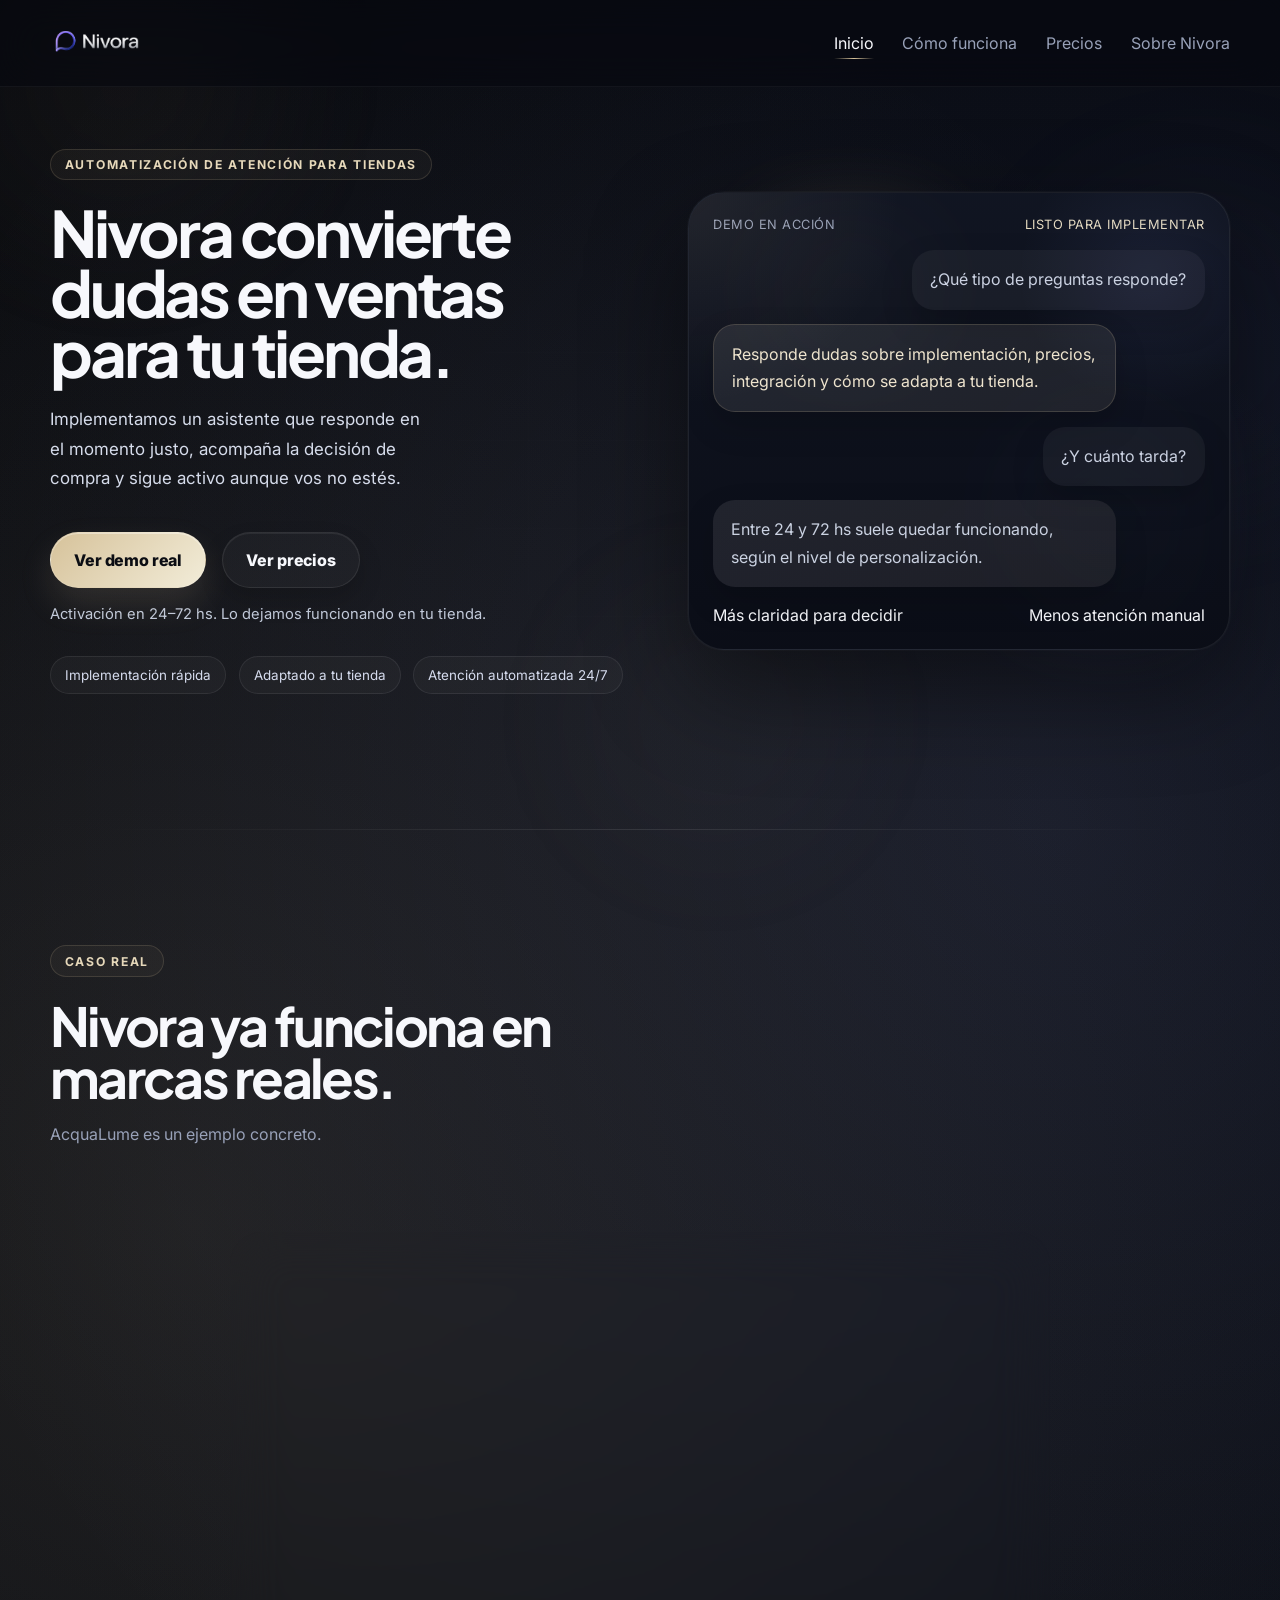
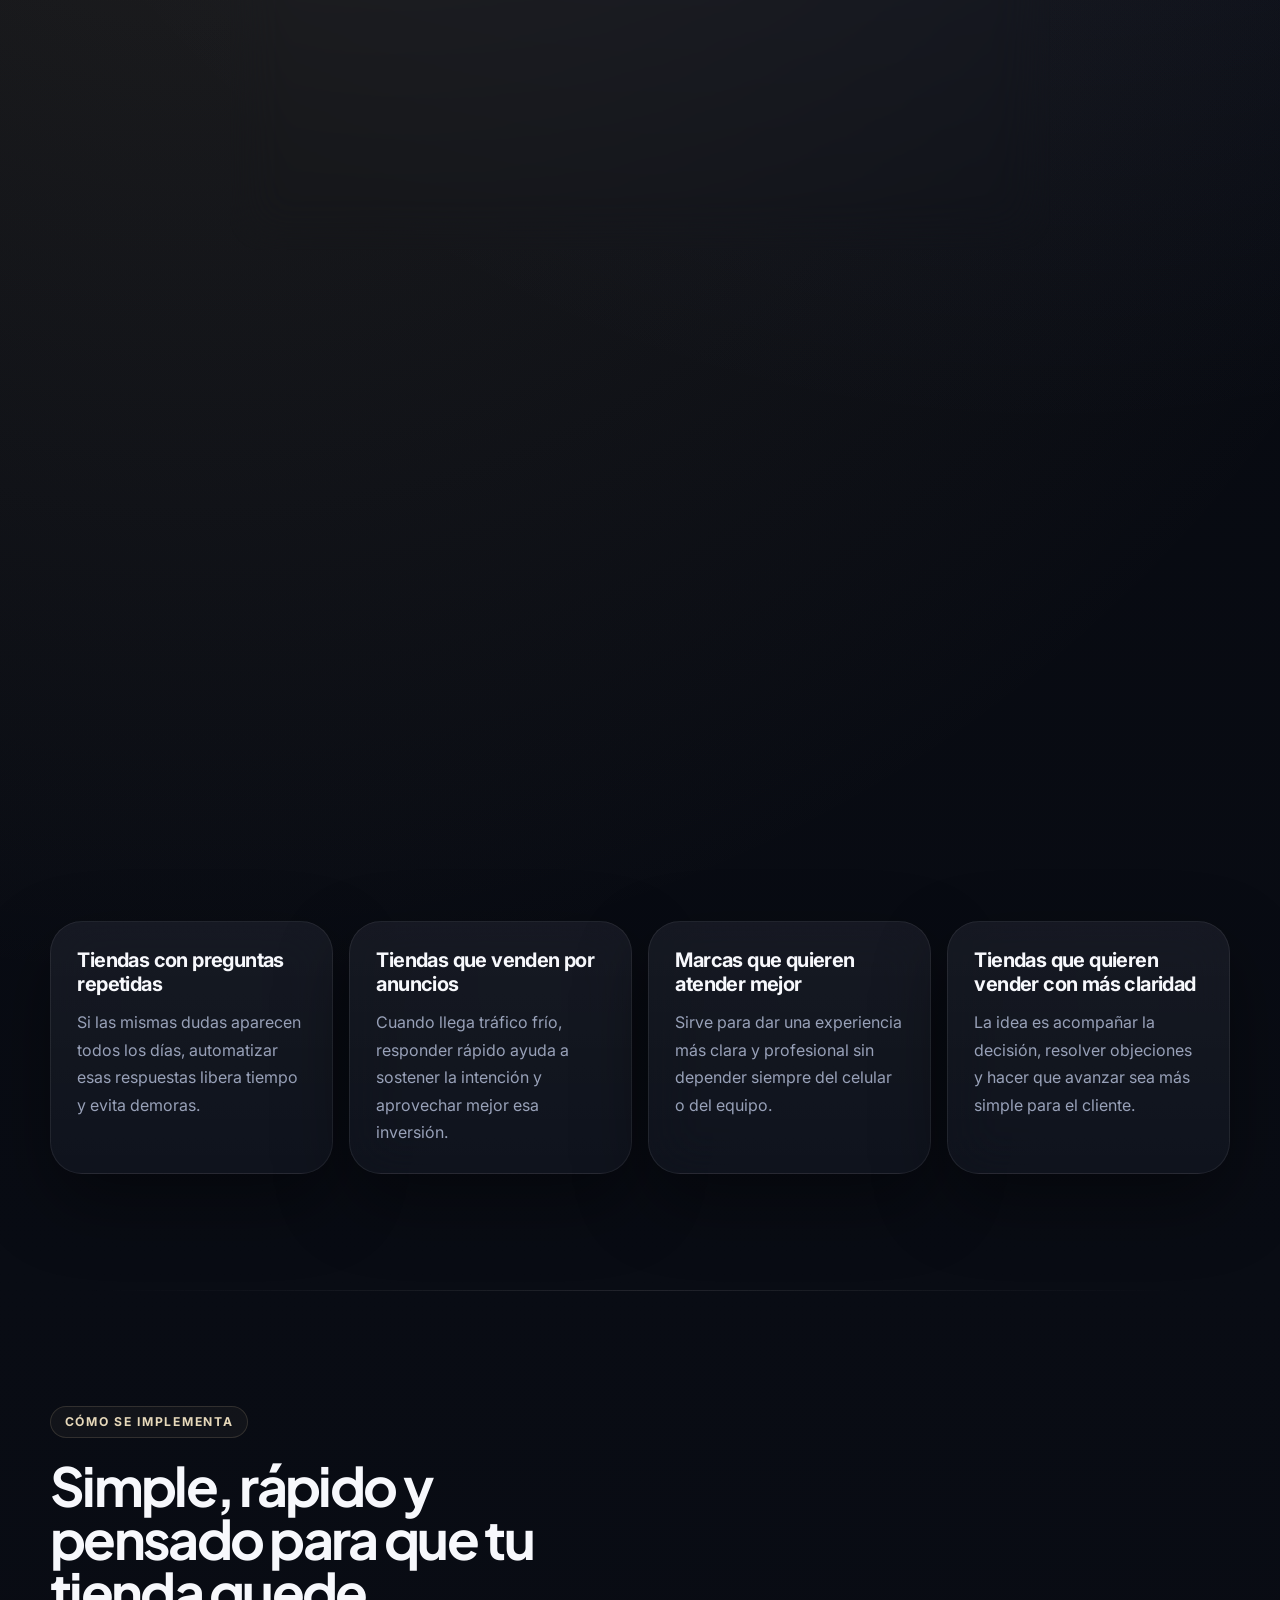
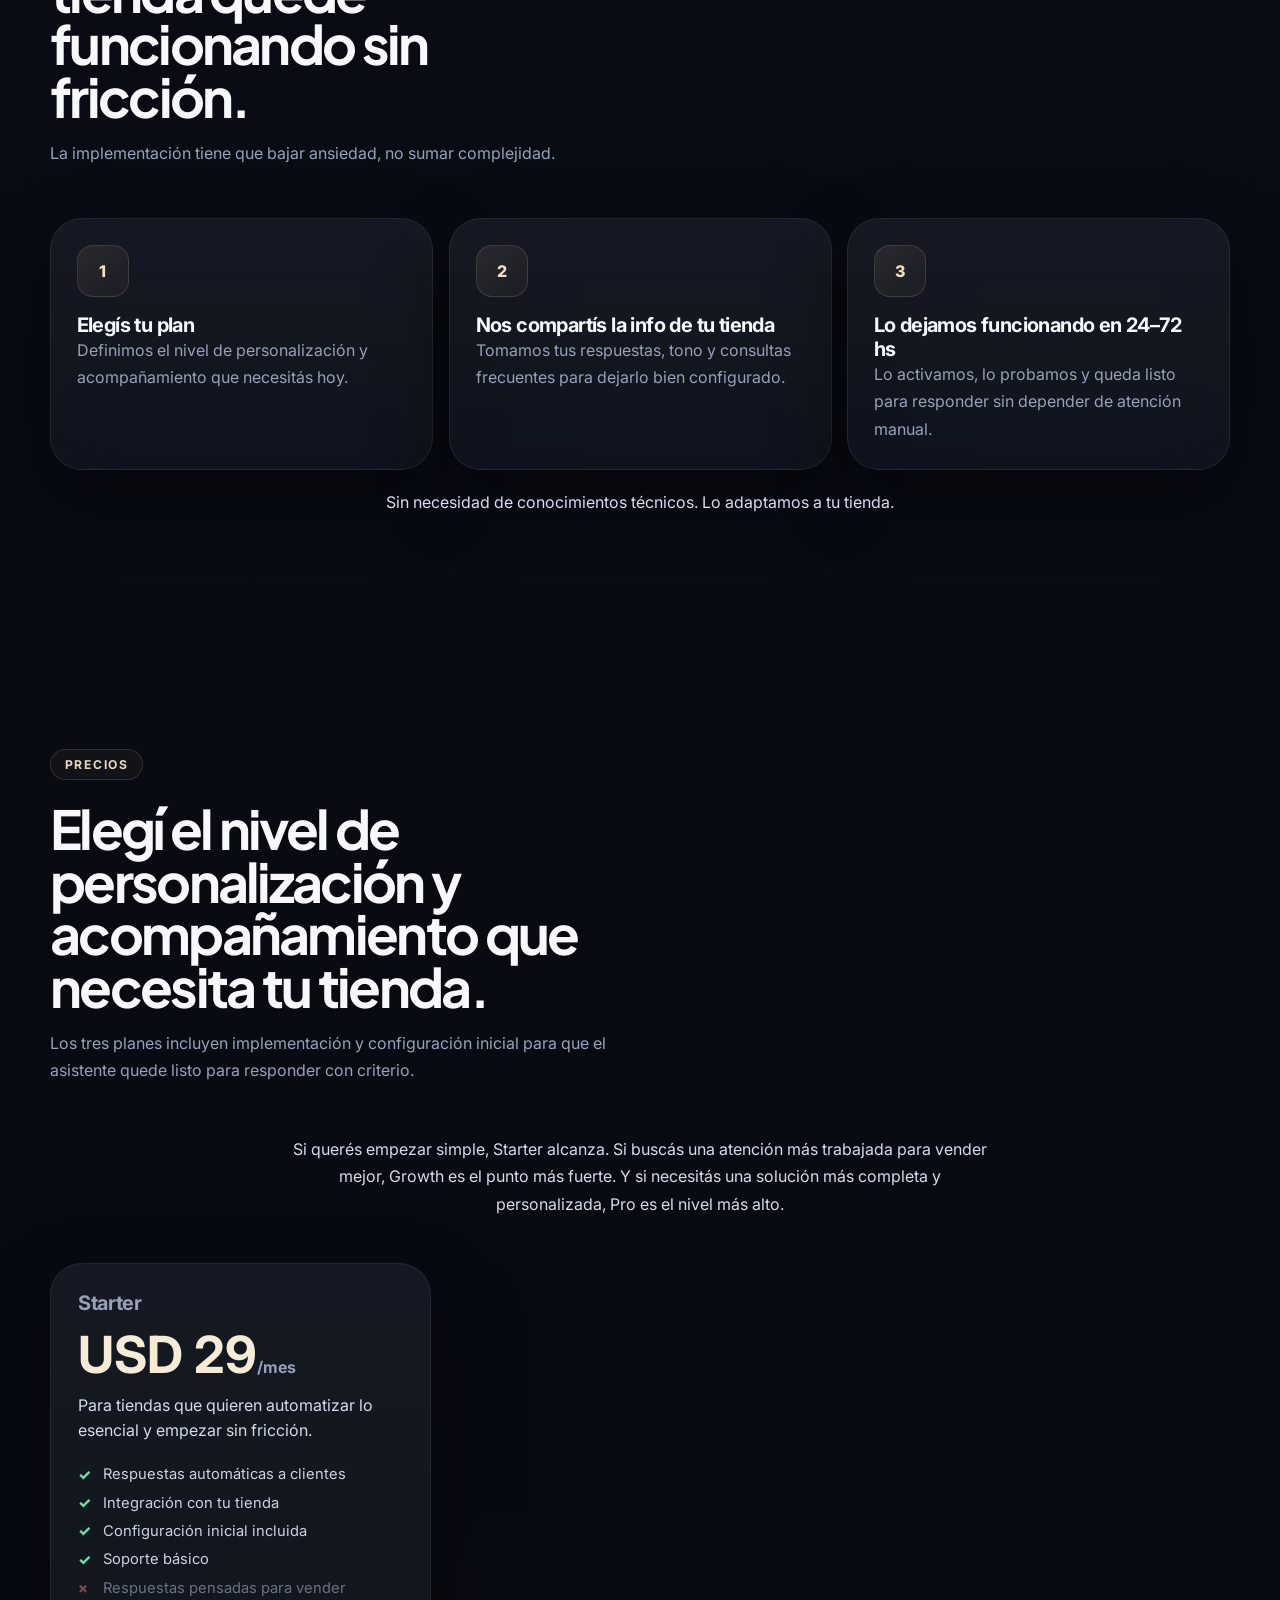
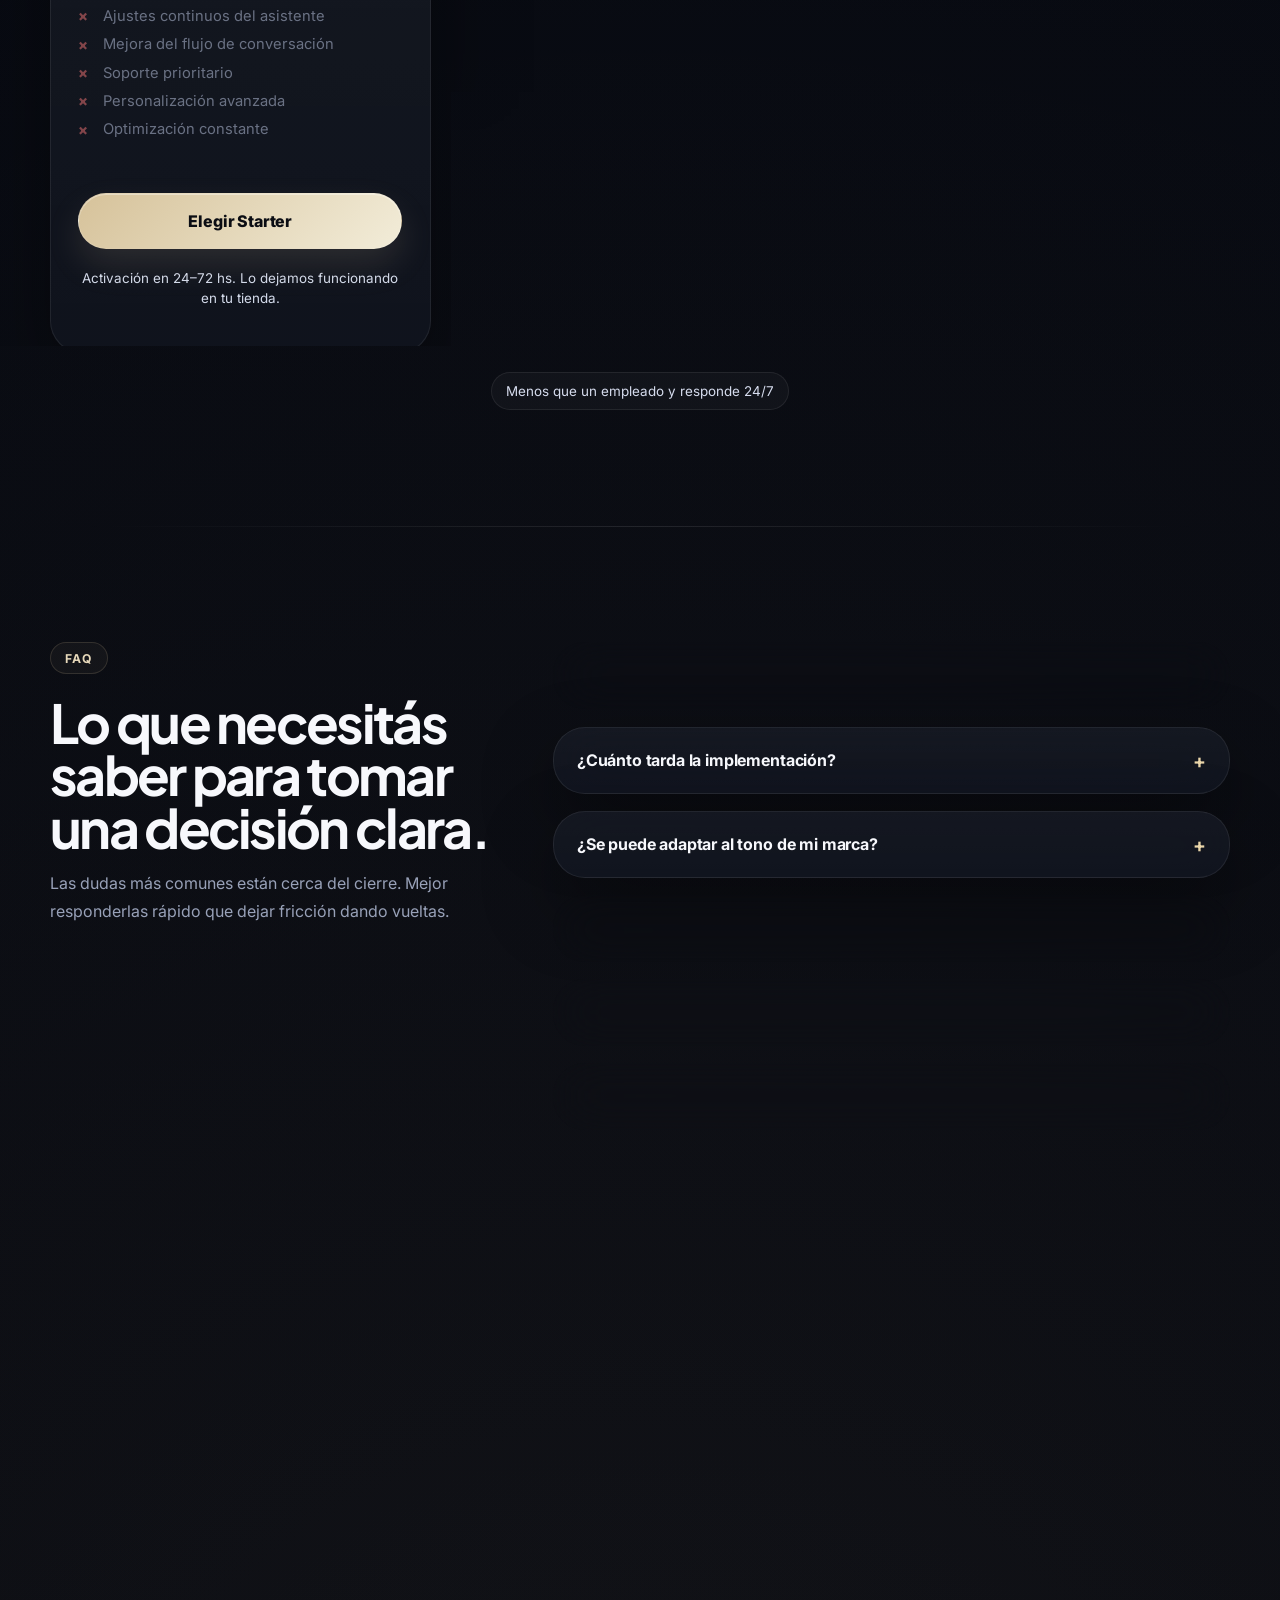
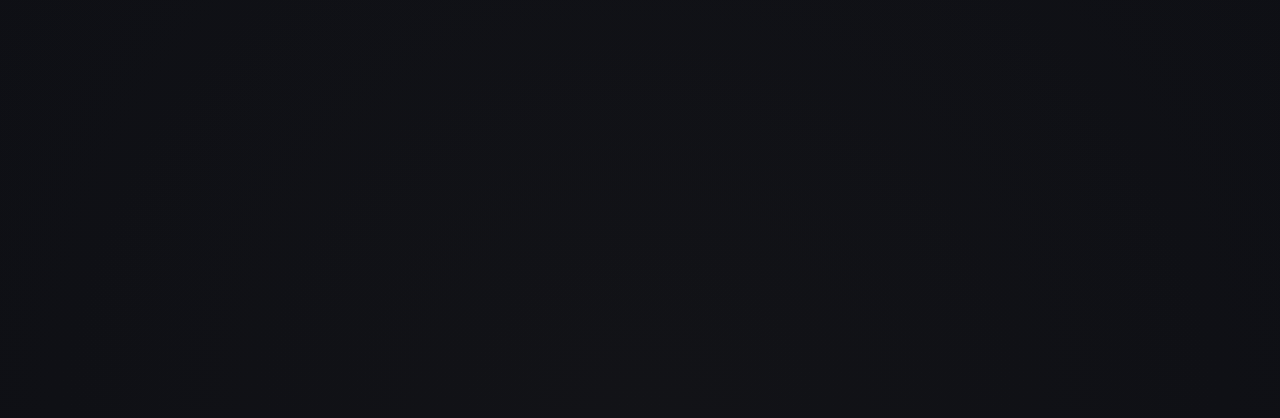
==== commit 997386a5: "Add files via upload" ====
--- a/index.html
+++ b/index.html
@@ -146,7 +146,7 @@
         <div class="container">
           <div class="section-heading reveal home-section-heading">
             <span class="eyebrow">Cómo se implementa</span>
-            <h2>Simple, rápido y pensado para que tu tienda quede funcionando sin vueltas.</h2>
+            <h2>Simple, rápido y pensado para que tu tienda quede funcionando sin fricción.</h2>
             <p>La implementación tiene que bajar ansiedad, no sumar complejidad.</p>
           </div>
 
@@ -167,7 +167,7 @@
               <p>Lo activamos, lo probamos y queda listo para responder sin depender de atención manual.</p>
             </article>
           </div>
-          <p class="home-steps-note reveal">Sin vueltas. Sin conocimientos técnicos. Lo adaptamos a tu tienda.</p>
+          <p class="home-steps-note reveal">Sin necesidad de conocimientos técnicos. Lo adaptamos a tu tienda.</p>
         </div>
       </section>
 
@@ -179,7 +179,7 @@
             <p>Los tres planes incluyen implementación y configuración inicial para que el asistente quede listo para responder con criterio.</p>
           </div>
 
-          <p class="pricing-home-note reveal">Si querés empezar simple, Starter alcanza. Si buscás una atención más trabajada para vender mejor, Growth es el punto más fuerte.</p>
+          <p class="pricing-home-note reveal">Si querés empezar simple, Starter alcanza. Si buscás una atención más trabajada para vender mejor, Growth es el punto más fuerte. Y si necesitás una solución más completa y personalizada, Pro es el nivel más alto.</p>
 
           <div class="pricing-grid reveal">
             <article class="pricing-tier glass">
@@ -200,6 +200,7 @@
                 <li class="is-excluded">Personalización avanzada</li>
                 <li class="is-excluded">Optimización constante</li>
               </ul>
+              <a href="#" class="button button-strong"><span>Elegir Starter</span></a>
               <p class="pricing-trust-note">Activación en 24–72 hs. Lo dejamos funcionando en tu tienda.</p>
             </article>
 
@@ -222,6 +223,7 @@
                 <li class="is-excluded">Personalización avanzada</li>
                 <li class="is-excluded">Optimización constante</li>
               </ul>
+              <a href="#" class="button button-strong"><span>Elegir Growth</span></a>
               <p class="pricing-trust-note">Activación en 24–72 hs. Lo dejamos funcionando en tu tienda.</p>
             </article>
 
@@ -244,6 +246,7 @@
                 <li class="is-included">Personalización avanzada</li>
                 <li class="is-included">Optimización constante</li>
               </ul>
+              <a href="#" class="button button-strong"><span>Elegir Pro</span></a>
               <p class="pricing-trust-note">Activación en 24–72 hs. Lo dejamos funcionando en tu tienda.</p>
             </article>
           </div>
@@ -258,7 +261,7 @@
         <div class="container faq-shell home-faq-shell">
           <div class="section-heading reveal home-section-heading">
             <span class="eyebrow">FAQ</span>
-            <h2>Lo que necesitás saber para decidir sin vueltas.</h2>
+            <h2>Lo que necesitás saber para tomar una decisión clara.</h2>
             <p>Las dudas más comunes están cerca del cierre. Mejor responderlas rápido que dejar fricción dando vueltas.</p>
           </div>
           <div class="faq-list">
@@ -297,8 +300,7 @@
             <h2>Si tu tienda ya recibe dudas antes de comprar, Nivora ya tiene sentido.</h2>
             <p>La decisión no pasa por sumar más atención manual, sino por responder mejor y más rápido en el momento justo.</p>
             <div class="hero-actions hero-actions-center">
-              <a href="#como-funciona" class="button button-strong"><span>Hablar con Nivora</span></a>
-              <a href="#pricing" class="button button-ghost"><span>Ver planes</span></a>
+              <a href="#pricing" class="button button-strong"><span>Ver planes</span></a>
             </div>
             <p class="cta-note cta-note-center">Te orientamos según tu tienda y te decimos qué plan encaja mejor.</p>
           </div>
--- a/styles.css
+++ b/styles.css
@@ -1632,10 +1632,10 @@
 .pricing-tier {
   position: relative;
   display: grid;
-  grid-template-rows: auto auto auto 1fr auto;
-  gap: 1.1rem;
-  padding: 1.95rem;
-  padding-top: 1.95rem;
+  grid-template-rows: auto auto auto 1fr auto auto;
+  gap: 0.92rem;
+  padding: 1.7rem;
+  padding-top: 1.7rem;
   border-radius: var(--radius-lg);
   border: 1px solid var(--line);
   background:
@@ -1725,7 +1725,7 @@
 .pricing-tier > p {
   min-height: 3.6rem;
   color: #d4dbeb;
-  line-height: 1.62;
+  line-height: 1.56;
 }
 
 .price-block strong {
@@ -1750,7 +1750,7 @@
 
 .pricing-features {
   display: grid;
-  gap: 0.68rem;
+  gap: 0.54rem;
   margin-top: 0;
   padding: 0;
   list-style: none;
@@ -1759,11 +1759,11 @@
 
 .pricing-features li {
   position: relative;
-  min-height: 1.35rem;
+  min-height: 1.2rem;
   padding-left: 1.55rem;
   color: var(--muted-strong);
   font-size: 0.92rem;
-  line-height: 1.42;
+  line-height: 1.34;
   white-space: normal;
 }
 
@@ -1794,10 +1794,11 @@
 .pricing-tier .button {
   width: 100%;
   align-self: end;
+  margin-top: 0.3rem;
 }
 
 .pricing-trust-note {
-  margin-top: 0.72rem;
+  margin-top: 0.25rem;
   color: var(--muted);
   font-size: 0.84rem;
   line-height: 1.5;
